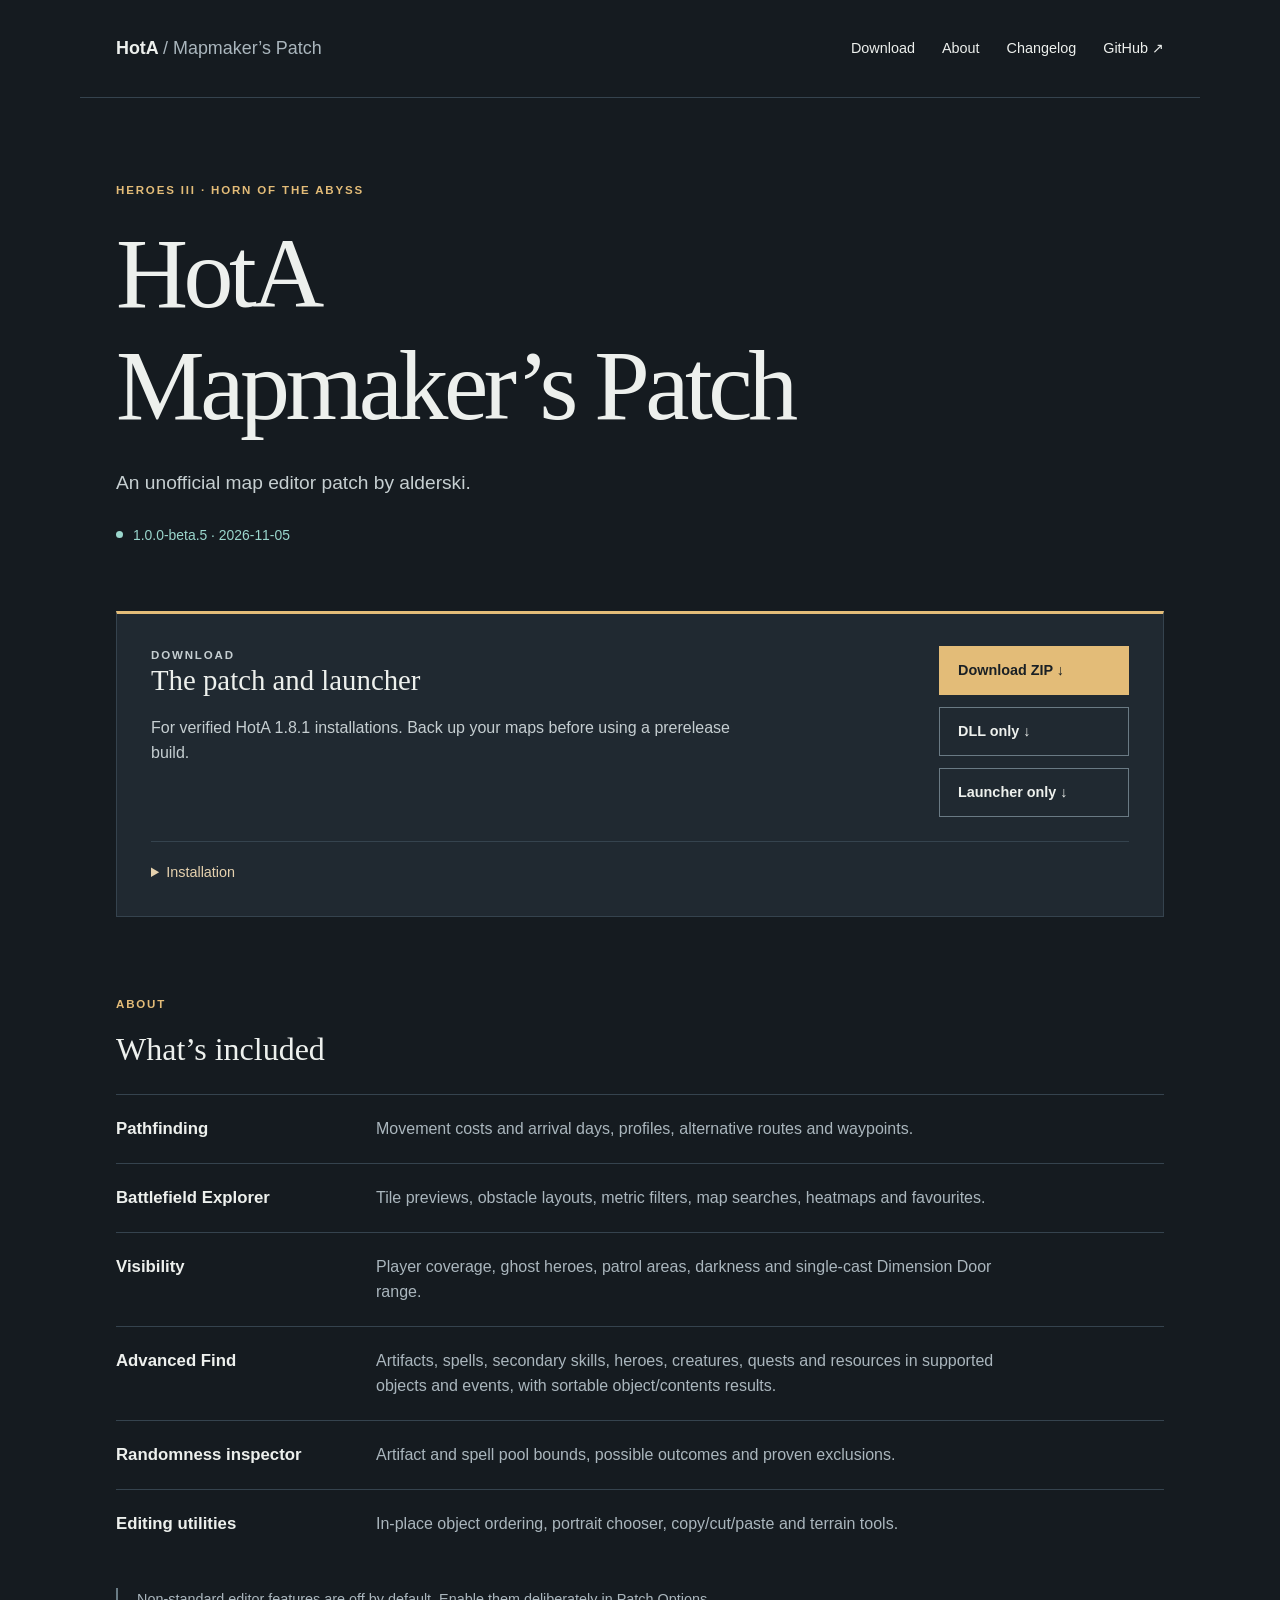
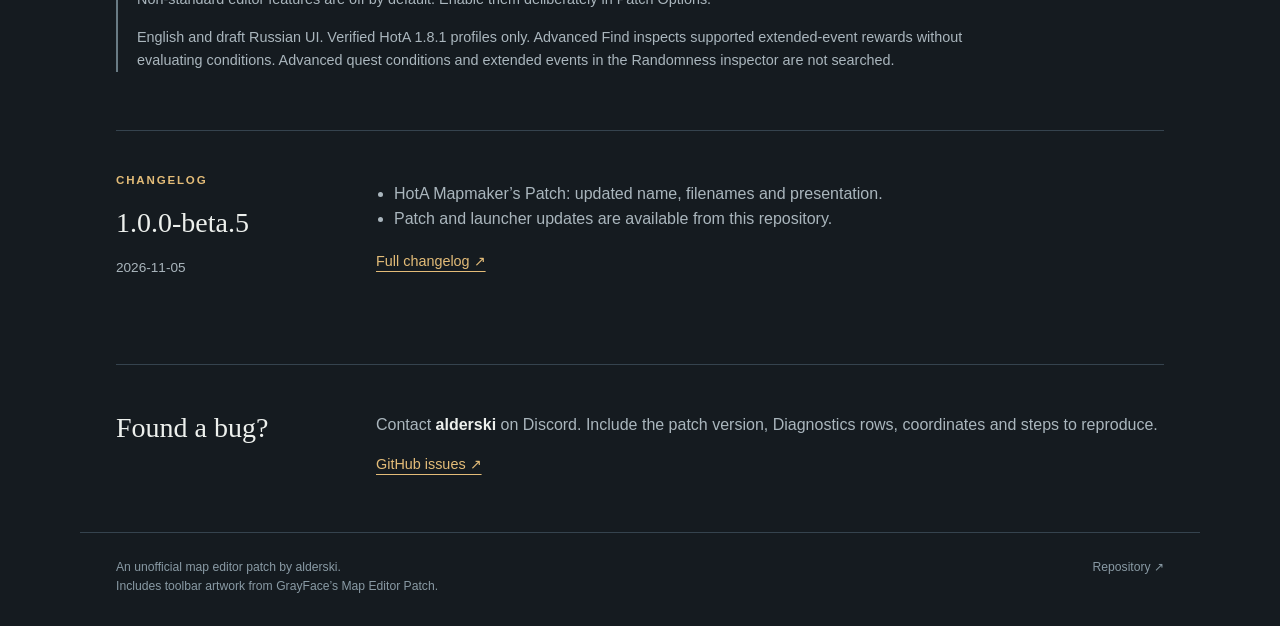
==== docs/index.html @ ed5b32f6 "Release HotA Mapmaker's Patch 1.0.0-beta.5" ====
<!doctype html>
<html lang="en">
<head>
  <meta charset="utf-8">
  <meta name="viewport" content="width=device-width, initial-scale=1">
  <meta name="description" content="Pathfinding, battlefield previews, visibility and editing utilities for the HotA map editor. Downloads, installation and changelog.">
  <meta name="color-scheme" content="dark">
  <title>HotA Mapmaker’s Patch</title>
  <link rel="stylesheet" href="style.css">
</head>
<body>
  <header class="site-header wrap">
    <a class="brand" href="#">HotA <span>/ Mapmaker’s Patch</span></a>
    <nav aria-label="Main navigation">
      <a href="#download">Download</a><a href="#about">About</a><a href="#changelog">Changelog</a>
      <a href="https://github.com/alderski-h3/hota-mapmakers-patch">GitHub ↗</a>
    </nav>
  </header>
  <main class="wrap">
    <section class="intro" aria-labelledby="title">
      <p class="eyebrow">Heroes III · Horn of the Abyss</p>
      <h1 id="title">HotA<br>Mapmaker’s Patch</h1>
      <p class="lede">An unofficial map editor patch by alderski.</p>
      <div class="release-line"><span class="status-dot" aria-hidden="true"></span><span id="release-status">1.0.0-beta.5 · 2026-11-05</span></div>
    </section>
    <section id="download" class="download" aria-labelledby="download-title">
      <div><p class="eyebrow">Download</p><h2 id="download-title">The patch and launcher</h2>
        <p id="download-note">For verified HotA 1.8.1 installations. The ZIP includes the DLL and optional launcher. Back up your maps before using a prerelease build.</p>
      </div>
      <div class="download-actions" id="download-actions">
        <a class="button primary" href="https://github.com/alderski-h3/hota-mapmakers-patch/releases/download/v1.0.0-beta.5/hota-mapmakers-patch-1.0.0-beta.5.zip">Download ZIP <span aria-hidden="true">↓</span></a>
        <a class="button" href="https://github.com/alderski-h3/hota-mapmakers-patch/releases/download/v1.0.0-beta.5/hota_mapmakers_patch.dll">DLL only <span aria-hidden="true">↓</span></a>
        <a class="button" href="https://github.com/alderski-h3/hota-mapmakers-patch/releases/download/v1.0.0-beta.5/hota_mapmakers_patch_launcher.exe">Launcher only <span aria-hidden="true">↓</span></a>
      </div>
      <details class="installation"><summary>Installation</summary><ol>
        <li>Back up your maps and close the editor.</li>
        <li>Place <code>hota_mapmakers_patch.dll</code> and the optional <code>hota_mapmakers_patch_launcher.exe</code> beside <code>h3hota_maped.exe</code>.</li>
        <li>Open the launcher and choose <strong>Launch patched editor</strong>, or start the editor with <code>/p:hota_mapmakers_patch.dll</code>.</li>
      </ol><p>The launcher checks for signed updates on opening. Choose <strong>Install update</strong>; if the editor is still running, close it normally and click <strong>Retry</strong>. Updates include the DLL and launcher. Rollback restores only the previous DLL; game and HotA updates are not included.</p><p>The Language dropdown shares the saved patch-language preference with Patch Options. Select it before launching the editor; native HotA text is unchanged.</p></details>
    </section>
    <section id="about" class="about" aria-labelledby="about-title">
      <div class="section-heading"><p class="eyebrow">About</p><h2 id="about-title">What’s included</h2></div>
      <dl class="feature-list">
        <div><dt>Pathfinding</dt><dd>Movement costs and arrival days, profiles, alternative routes and waypoints.</dd></div>
        <div><dt>Battlefield Explorer</dt><dd>Tile previews, obstacle layouts, metric filters, map searches, heatmaps and favourites.</dd></div>
        <div><dt>Visibility</dt><dd>Player coverage, ghost heroes, patrol areas, darkness and single-cast Dimension Door range.</dd></div>
        <div><dt>Advanced Find</dt><dd>Artifacts, spells, secondary skills, heroes, creatures, quests and resources in supported objects and events, with sortable object/contents results.</dd></div>
        <div><dt>Randomness inspector</dt><dd>Artifact and spell pool bounds, possible outcomes and proven exclusions.</dd></div>
        <div><dt>Editing utilities</dt><dd>In-place object ordering, portrait chooser, copy/cut/paste and terrain tools.</dd></div>
      </dl>
      <aside class="scope"><p>Non-standard editor features are off by default. Enable them deliberately in Patch Options.</p><p>English and draft Russian UI. Verified HotA 1.8.1 profiles only. Advanced Find inspects supported extended-event rewards without evaluating conditions. Advanced quest conditions and extended events in the Randomness inspector are not searched.</p></aside>
    </section>
    <section id="changelog" class="changelog" aria-labelledby="changelog-title">
      <div class="section-heading"><p class="eyebrow">Changelog</p><h2 id="changelog-title">1.0.0-beta.5</h2><p class="muted">2026-11-05</p></div>
      <div><ul>
        <li>HotA Mapmaker’s Patch: updated name, filenames and presentation.</li>
        <li>Patch and launcher updates are available from this repository.</li>
      </ul><a class="text-link" href="https://github.com/alderski-h3/hota-mapmakers-patch/blob/main/CHANGELOG.md">Full changelog ↗</a></div>
    </section>
    <section class="contact"><h2>Found a bug?</h2><p>Contact <strong>alderski</strong> on Discord. Include the patch version, Diagnostics rows, coordinates and steps to reproduce.</p><a class="text-link" href="https://github.com/alderski-h3/hota-mapmakers-patch/issues">GitHub issues ↗</a></section>
  </main>
  <footer class="wrap"><span>An unofficial map editor patch by alderski.<br>Includes toolbar artwork from <a href="https://grayface.github.io/wog/">GrayFace’s Map Editor Patch</a>.</span><a href="https://github.com/alderski-h3/hota-mapmakers-patch">Repository ↗</a></footer>
  <script src="release.js" defer></script>
</body>
</html>
---- docs/style.css ----
:root{color-scheme:dark;--bg:#151b20;--surface:#202931;--line:#35434e;--text:#edf0ed;--muted:#aab6bd;--gold:#e3bc78;--teal:#9bd7cd;font-family:Inter,Segoe UI,Arial,sans-serif;font-size:16px}
*{box-sizing:border-box}html{scroll-behavior:smooth;scroll-padding-top:25px}body{margin:0;background:var(--bg);color:var(--text);line-height:1.6}.wrap{max-width:1120px;padding:0 36px;margin:0 auto}a{color:inherit;text-underline-offset:5px}a:hover{color:var(--gold)}a:focus-visible,summary:focus-visible{outline:2px solid var(--gold);outline-offset:7px}p{margin:0 0 1em}h1,h2,dt{line-height:1.12}h1{font-family:Georgia,serif;font-size:clamp(3.8rem,7.8vw,6.4rem);letter-spacing:-.045em;font-weight:400;margin:19px 0 26px}h2{font-family:Georgia,serif;font-weight:400;font-size:2rem;margin:0 0 18px}.site-header{display:flex;justify-content:space-between;align-items:center;gap:24px;min-height:98px;border-bottom:1px solid var(--line)}.brand{font-weight:700;text-decoration:none;font-size:1.12rem}.brand span{font-weight:400;color:var(--muted)}nav{display:flex;gap:27px;font-size:.9rem}nav a{text-decoration:none}.intro{padding:83px 0 65px;max-width:850px}.eyebrow{text-transform:uppercase;letter-spacing:.16em;color:var(--gold);font-weight:700;font-size:.72rem;margin-bottom:18px}.lede{font-size:1.2rem;color:#c6cfd1;max-width:580px}.release-line{display:flex;align-items:center;gap:10px;color:var(--teal);font-size:.87rem;margin-top:25px}.status-dot{width:7px;height:7px;background:var(--teal);border-radius:50%}.download{display:grid;grid-template-columns:1fr auto;gap:24px 46px;background:var(--surface);border:1px solid var(--line);border-top:3px solid var(--gold);padding:32px 34px}.download h2{font-size:1.8rem}.download p{max-width:620px;color:#c5ced1;margin-bottom:0}.download-actions{align-self:center;display:flex;flex-direction:column;gap:12px;min-width:190px}.button{display:flex;align-items:center;justify-content:space-between;gap:25px;border:1px solid #6a7a84;padding:12px 18px;text-decoration:none;white-space:nowrap;font-weight:600;font-size:.9rem}.primary{background:var(--gold);color:#1a2025;border-color:var(--gold)}.primary:hover{background:#f0ce94;color:#151b20}.installation{grid-column:1/-1;border-top:1px solid var(--line);padding-top:19px;font-size:.9rem}.installation summary{cursor:pointer;color:#e5d1ae}.installation ol{padding-left:21px}.installation code{background:#151b20;padding:2px 5px;color:#e3d2ae;font-size:.85em;overflow-wrap:anywhere}.about{padding:78px 0 58px}.section-heading{margin-bottom:27px}.feature-list{margin:0}.feature-list>div{display:grid;grid-template-columns:235px 1fr;gap:25px;border-top:1px solid var(--line);padding:21px 0}.feature-list dt{font-weight:600;font-size:1.05rem;padding-top:4px}.feature-list dd{margin:0;color:var(--muted);max-width:650px}.scope{border-left:2px solid #697b84;padding-left:19px;margin-top:31px;color:var(--muted);font-size:.9rem;max-width:850px}.scope p:last-child{margin-bottom:0}.changelog{display:grid;grid-template-columns:235px 1fr;gap:25px;padding:40px 0 45px;border-top:1px solid var(--line);border-bottom:1px solid var(--line)}.changelog h2{font-size:1.75rem}.muted{color:var(--muted);font-size:.85rem}.changelog ul{padding-left:18px;color:var(--muted);margin-top:10px}.text-link{color:var(--gold);font-size:.9rem}.contact{display:grid;grid-template-columns:235px 1fr;gap:0 25px;padding:47px 0 55px}.contact h2{grid-row:1/3;font-size:1.75rem}.contact p{color:var(--muted)}.contact strong{color:var(--text)}footer{border-top:1px solid var(--line);padding-top:25px!important;padding-bottom:30px!important;color:#899aa4;display:flex;justify-content:space-between;gap:20px;font-size:.76rem}footer a{text-decoration:none}@media(max-width:720px){.wrap{padding:0 22px}.site-header{align-items:flex-start;flex-direction:column;gap:14px;padding-top:23px;padding-bottom:20px;min-height:auto}nav{flex-wrap:wrap;gap:20px}.intro{padding:54px 0 41px}h1{font-size:3.7rem}.download{grid-template-columns:1fr;padding:25px}.download-actions{width:100%;gap:10px}.feature-list>div{grid-template-columns:1fr;gap:9px}.feature-list dt{padding:0}.about{padding-top:53px}.changelog,.contact{grid-template-columns:1fr;gap:7px}.contact h2{grid-row:auto}.contact p{max-width:580px}footer{flex-direction:column;gap:8px}.installation{min-width:0}}@media(prefers-reduced-motion:reduce){html{scroll-behavior:auto}}
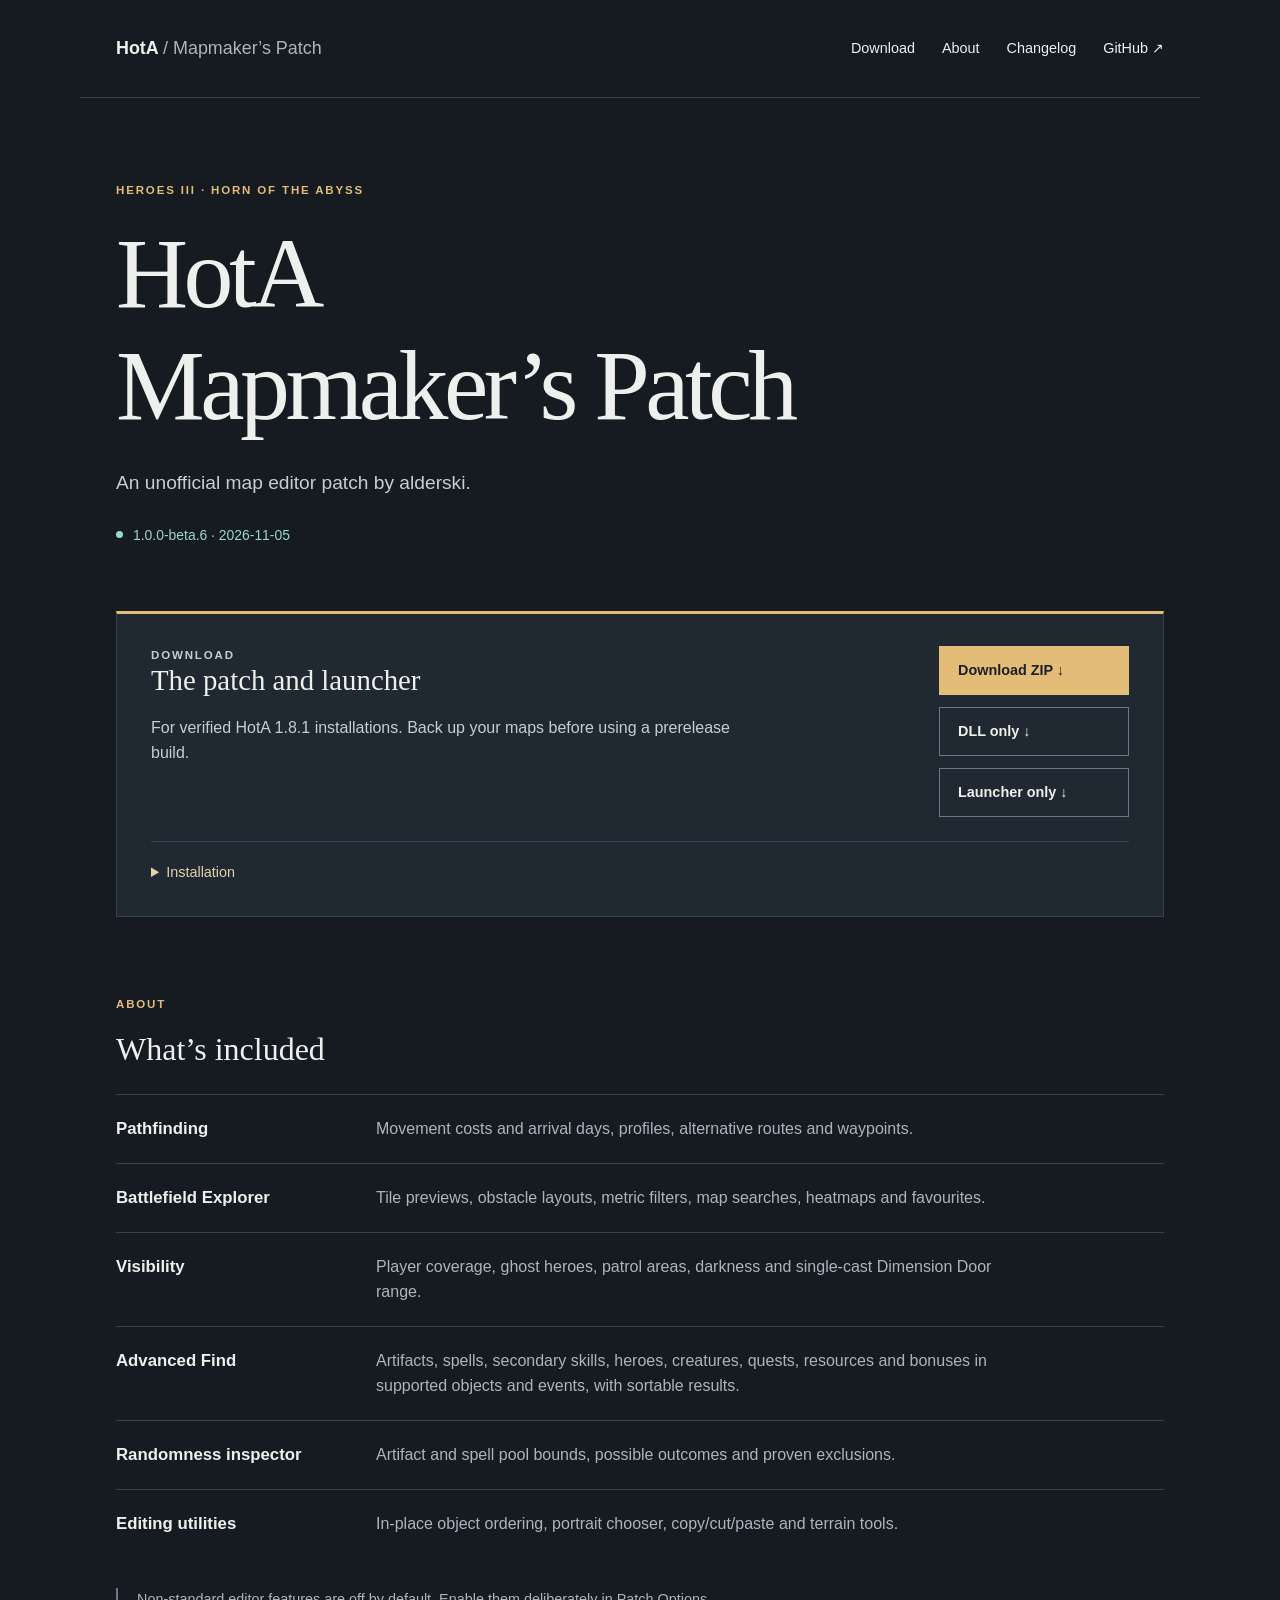
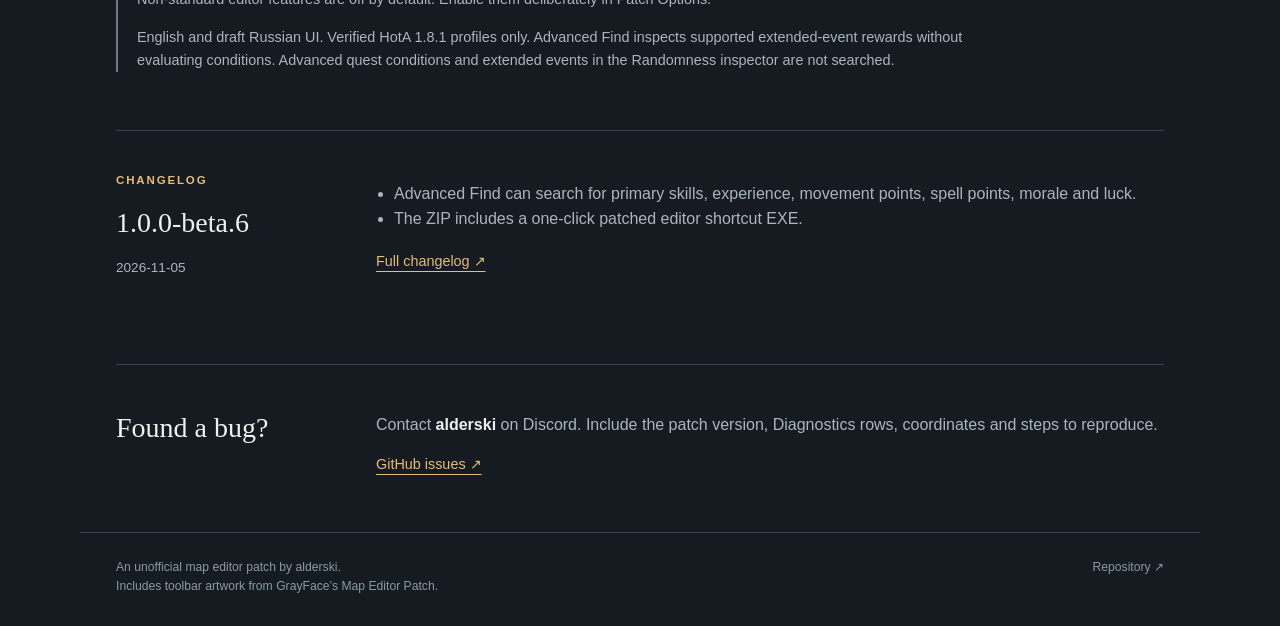
==== commit 820ae96f: "Release HotA Mapmaker's Patch 1.0.0-beta.6" ====
--- a/docs/index.html
+++ b/docs/index.html
@@ -21,16 +21,16 @@
       <p class="eyebrow">Heroes III · Horn of the Abyss</p>
       <h1 id="title">HotA<br>Mapmaker’s Patch</h1>
       <p class="lede">An unofficial map editor patch by alderski.</p>
-      <div class="release-line"><span class="status-dot" aria-hidden="true"></span><span id="release-status">1.0.0-beta.5 · 2026-11-05</span></div>
+      <div class="release-line"><span class="status-dot" aria-hidden="true"></span><span id="release-status">1.0.0-beta.6 · 2026-11-05</span></div>
     </section>
     <section id="download" class="download" aria-labelledby="download-title">
       <div><p class="eyebrow">Download</p><h2 id="download-title">The patch and launcher</h2>
         <p id="download-note">For verified HotA 1.8.1 installations. The ZIP includes the DLL and optional launcher. Back up your maps before using a prerelease build.</p>
       </div>
       <div class="download-actions" id="download-actions">
-        <a class="button primary" href="https://github.com/alderski-h3/hota-mapmakers-patch/releases/download/v1.0.0-beta.5/hota-mapmakers-patch-1.0.0-beta.5.zip">Download ZIP <span aria-hidden="true">↓</span></a>
-        <a class="button" href="https://github.com/alderski-h3/hota-mapmakers-patch/releases/download/v1.0.0-beta.5/hota_mapmakers_patch.dll">DLL only <span aria-hidden="true">↓</span></a>
-        <a class="button" href="https://github.com/alderski-h3/hota-mapmakers-patch/releases/download/v1.0.0-beta.5/hota_mapmakers_patch_launcher.exe">Launcher only <span aria-hidden="true">↓</span></a>
+        <a class="button primary" href="https://github.com/alderski-h3/hota-mapmakers-patch/releases/download/v1.0.0-beta.6/hota-mapmakers-patch-1.0.0-beta.6.zip">Download ZIP <span aria-hidden="true">↓</span></a>
+        <a class="button" href="https://github.com/alderski-h3/hota-mapmakers-patch/releases/download/v1.0.0-beta.6/hota_mapmakers_patch.dll">DLL only <span aria-hidden="true">↓</span></a>
+        <a class="button" href="https://github.com/alderski-h3/hota-mapmakers-patch/releases/download/v1.0.0-beta.6/hota_mapmakers_patch_launcher.exe">Launcher only <span aria-hidden="true">↓</span></a>
       </div>
       <details class="installation"><summary>Installation</summary><ol>
         <li>Back up your maps and close the editor.</li>
@@ -44,17 +44,17 @@
         <div><dt>Pathfinding</dt><dd>Movement costs and arrival days, profiles, alternative routes and waypoints.</dd></div>
         <div><dt>Battlefield Explorer</dt><dd>Tile previews, obstacle layouts, metric filters, map searches, heatmaps and favourites.</dd></div>
         <div><dt>Visibility</dt><dd>Player coverage, ghost heroes, patrol areas, darkness and single-cast Dimension Door range.</dd></div>
-        <div><dt>Advanced Find</dt><dd>Artifacts, spells, secondary skills, heroes, creatures, quests and resources in supported objects and events, with sortable object/contents results.</dd></div>
+        <div><dt>Advanced Find</dt><dd>Artifacts, spells, secondary skills, heroes, creatures, quests, resources and bonuses in supported objects and events, with sortable results.</dd></div>
         <div><dt>Randomness inspector</dt><dd>Artifact and spell pool bounds, possible outcomes and proven exclusions.</dd></div>
         <div><dt>Editing utilities</dt><dd>In-place object ordering, portrait chooser, copy/cut/paste and terrain tools.</dd></div>
       </dl>
       <aside class="scope"><p>Non-standard editor features are off by default. Enable them deliberately in Patch Options.</p><p>English and draft Russian UI. Verified HotA 1.8.1 profiles only. Advanced Find inspects supported extended-event rewards without evaluating conditions. Advanced quest conditions and extended events in the Randomness inspector are not searched.</p></aside>
     </section>
     <section id="changelog" class="changelog" aria-labelledby="changelog-title">
-      <div class="section-heading"><p class="eyebrow">Changelog</p><h2 id="changelog-title">1.0.0-beta.5</h2><p class="muted">2026-11-05</p></div>
+      <div class="section-heading"><p class="eyebrow">Changelog</p><h2 id="changelog-title">1.0.0-beta.6</h2><p class="muted">2026-11-05</p></div>
       <div><ul>
-        <li>HotA Mapmaker’s Patch: updated name, filenames and presentation.</li>
-        <li>Patch and launcher updates are available from this repository.</li>
+        <li>Advanced Find can search for primary skills, experience, movement points, spell points, morale and luck.</li>
+        <li>The ZIP includes a one-click patched editor shortcut EXE.</li>
       </ul><a class="text-link" href="https://github.com/alderski-h3/hota-mapmakers-patch/blob/main/CHANGELOG.md">Full changelog ↗</a></div>
     </section>
     <section class="contact"><h2>Found a bug?</h2><p>Contact <strong>alderski</strong> on Discord. Include the patch version, Diagnostics rows, coordinates and steps to reproduce.</p><a class="text-link" href="https://github.com/alderski-h3/hota-mapmakers-patch/issues">GitHub issues ↗</a></section>
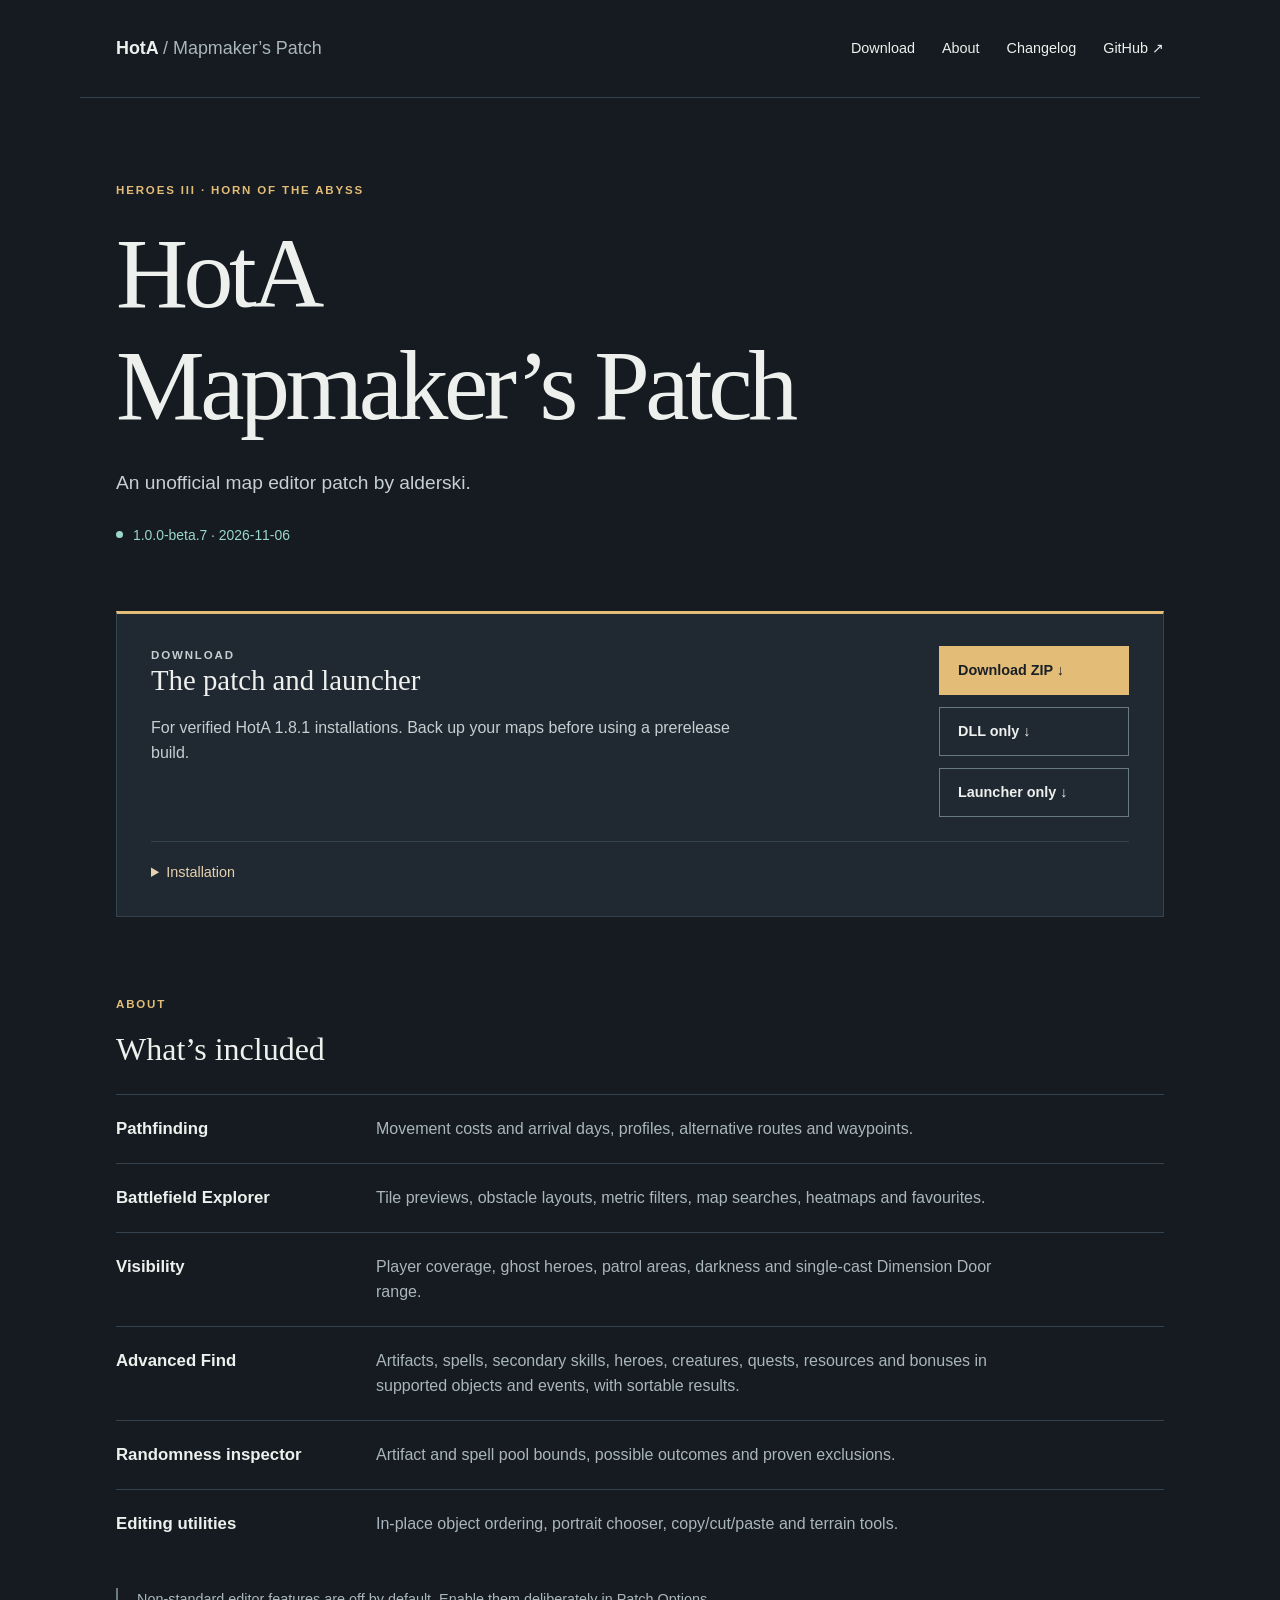
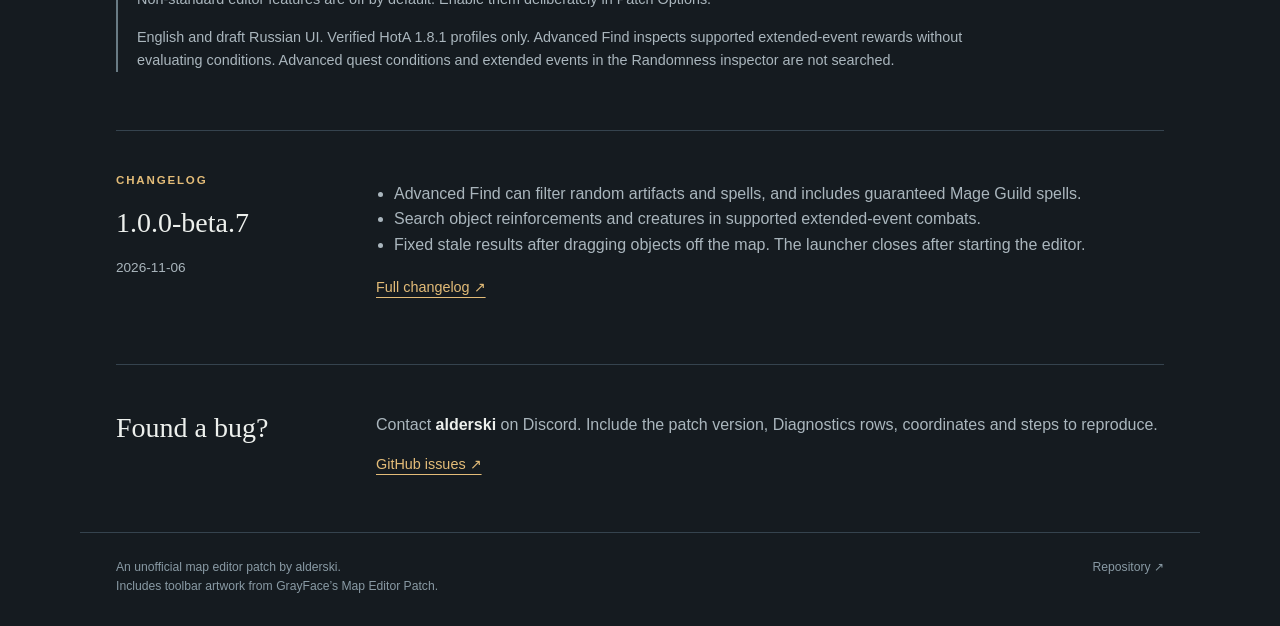
==== commit db6bdac8: "Release HotA Mapmaker's Patch 1.0.0-beta.7" ====
--- a/docs/index.html
+++ b/docs/index.html
@@ -21,16 +21,16 @@
       <p class="eyebrow">Heroes III · Horn of the Abyss</p>
       <h1 id="title">HotA<br>Mapmaker’s Patch</h1>
       <p class="lede">An unofficial map editor patch by alderski.</p>
-      <div class="release-line"><span class="status-dot" aria-hidden="true"></span><span id="release-status">1.0.0-beta.6 · 2026-11-05</span></div>
+      <div class="release-line"><span class="status-dot" aria-hidden="true"></span><span id="release-status">1.0.0-beta.7 · 2026-11-06</span></div>
     </section>
     <section id="download" class="download" aria-labelledby="download-title">
       <div><p class="eyebrow">Download</p><h2 id="download-title">The patch and launcher</h2>
         <p id="download-note">For verified HotA 1.8.1 installations. The ZIP includes the DLL and optional launcher. Back up your maps before using a prerelease build.</p>
       </div>
       <div class="download-actions" id="download-actions">
-        <a class="button primary" href="https://github.com/alderski-h3/hota-mapmakers-patch/releases/download/v1.0.0-beta.6/hota-mapmakers-patch-1.0.0-beta.6.zip">Download ZIP <span aria-hidden="true">↓</span></a>
-        <a class="button" href="https://github.com/alderski-h3/hota-mapmakers-patch/releases/download/v1.0.0-beta.6/hota_mapmakers_patch.dll">DLL only <span aria-hidden="true">↓</span></a>
-        <a class="button" href="https://github.com/alderski-h3/hota-mapmakers-patch/releases/download/v1.0.0-beta.6/hota_mapmakers_patch_launcher.exe">Launcher only <span aria-hidden="true">↓</span></a>
+        <a class="button primary" href="https://github.com/alderski-h3/hota-mapmakers-patch/releases/download/v1.0.0-beta.7/hota-mapmakers-patch-1.0.0-beta.7.zip">Download ZIP <span aria-hidden="true">↓</span></a>
+        <a class="button" href="https://github.com/alderski-h3/hota-mapmakers-patch/releases/download/v1.0.0-beta.7/hota_mapmakers_patch.dll">DLL only <span aria-hidden="true">↓</span></a>
+        <a class="button" href="https://github.com/alderski-h3/hota-mapmakers-patch/releases/download/v1.0.0-beta.7/hota_mapmakers_patch_launcher.exe">Launcher only <span aria-hidden="true">↓</span></a>
       </div>
       <details class="installation"><summary>Installation</summary><ol>
         <li>Back up your maps and close the editor.</li>
@@ -51,10 +51,11 @@
       <aside class="scope"><p>Non-standard editor features are off by default. Enable them deliberately in Patch Options.</p><p>English and draft Russian UI. Verified HotA 1.8.1 profiles only. Advanced Find inspects supported extended-event rewards without evaluating conditions. Advanced quest conditions and extended events in the Randomness inspector are not searched.</p></aside>
     </section>
     <section id="changelog" class="changelog" aria-labelledby="changelog-title">
-      <div class="section-heading"><p class="eyebrow">Changelog</p><h2 id="changelog-title">1.0.0-beta.6</h2><p class="muted">2026-11-05</p></div>
+      <div class="section-heading"><p class="eyebrow">Changelog</p><h2 id="changelog-title">1.0.0-beta.7</h2><p class="muted">2026-11-06</p></div>
       <div><ul>
-        <li>Advanced Find can search for primary skills, experience, movement points, spell points, morale and luck.</li>
-        <li>The ZIP includes a one-click patched editor shortcut EXE.</li>
+        <li>Advanced Find can filter random artifacts and spells, and includes guaranteed Mage Guild spells.</li>
+        <li>Search object reinforcements and creatures in supported extended-event combats.</li>
+        <li>Fixed stale results after dragging objects off the map. The launcher closes after starting the editor.</li>
       </ul><a class="text-link" href="https://github.com/alderski-h3/hota-mapmakers-patch/blob/main/CHANGELOG.md">Full changelog ↗</a></div>
     </section>
     <section class="contact"><h2>Found a bug?</h2><p>Contact <strong>alderski</strong> on Discord. Include the patch version, Diagnostics rows, coordinates and steps to reproduce.</p><a class="text-link" href="https://github.com/alderski-h3/hota-mapmakers-patch/issues">GitHub issues ↗</a></section>
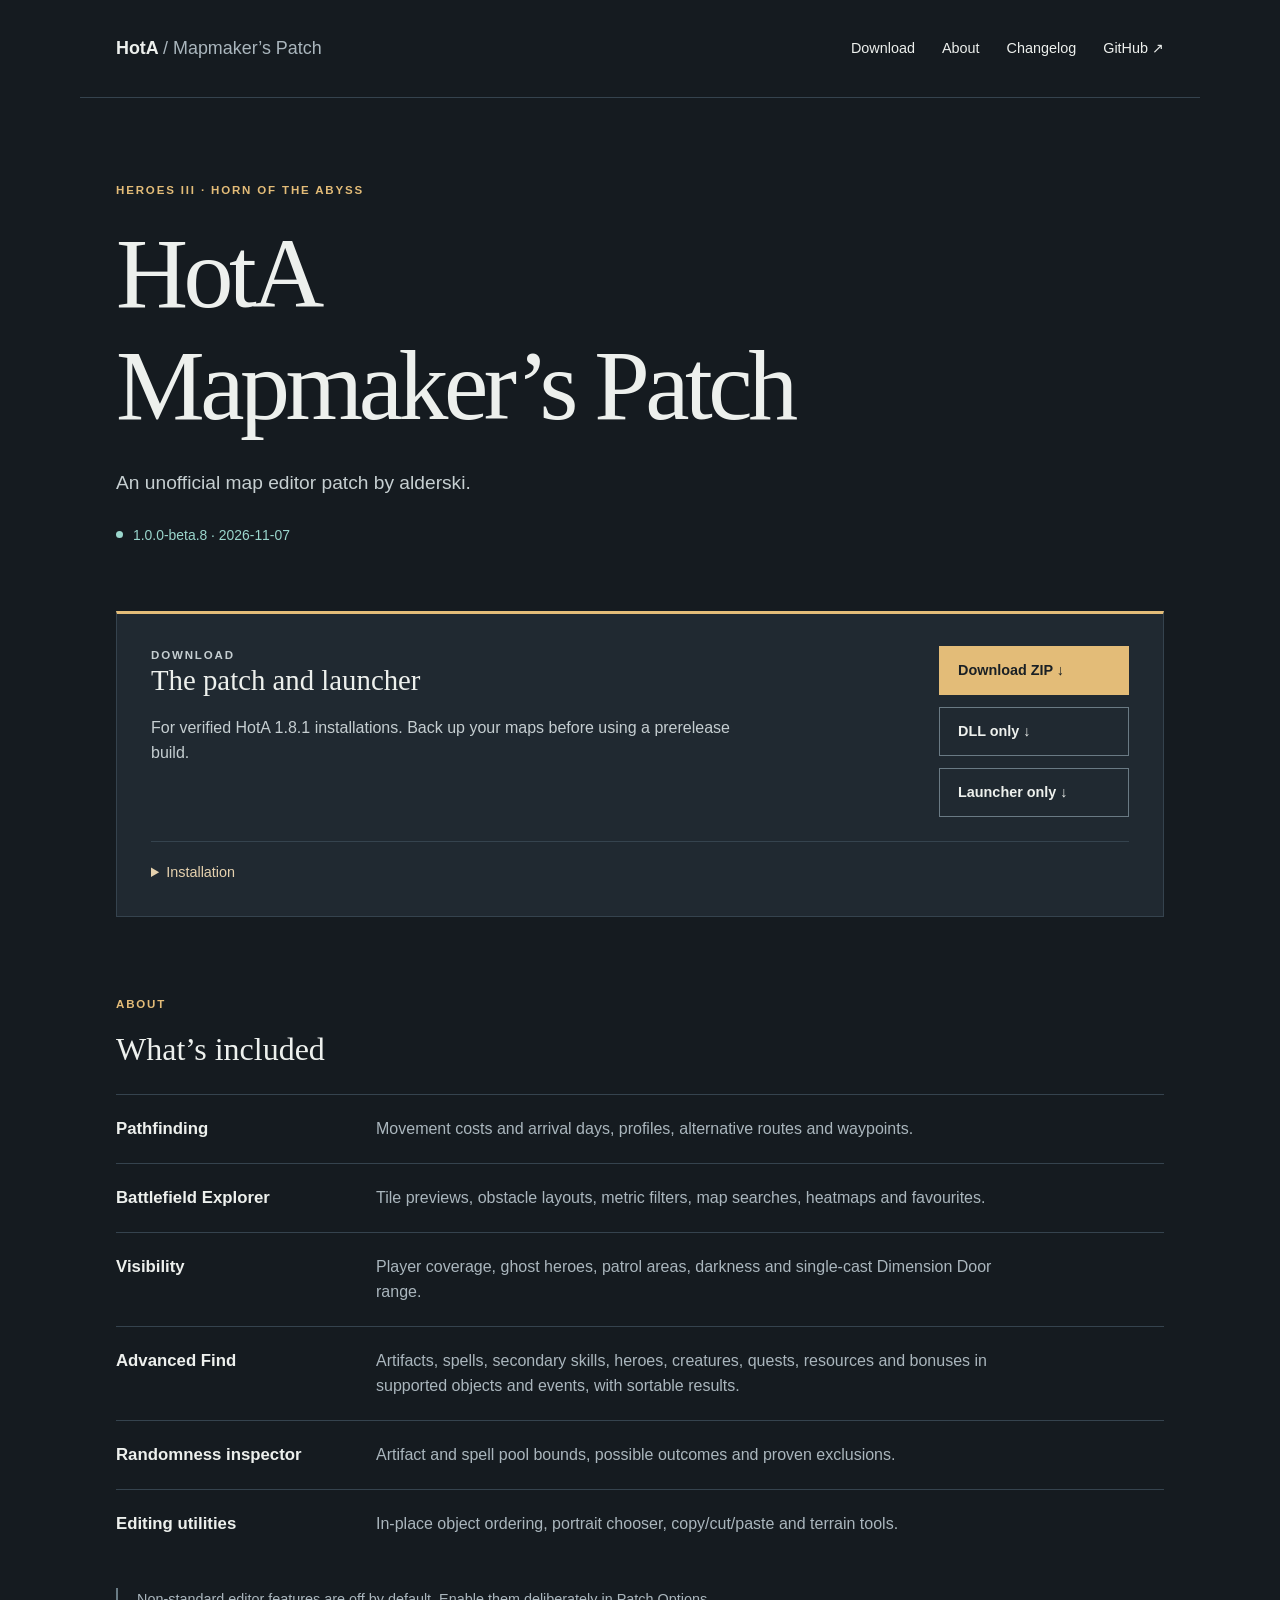
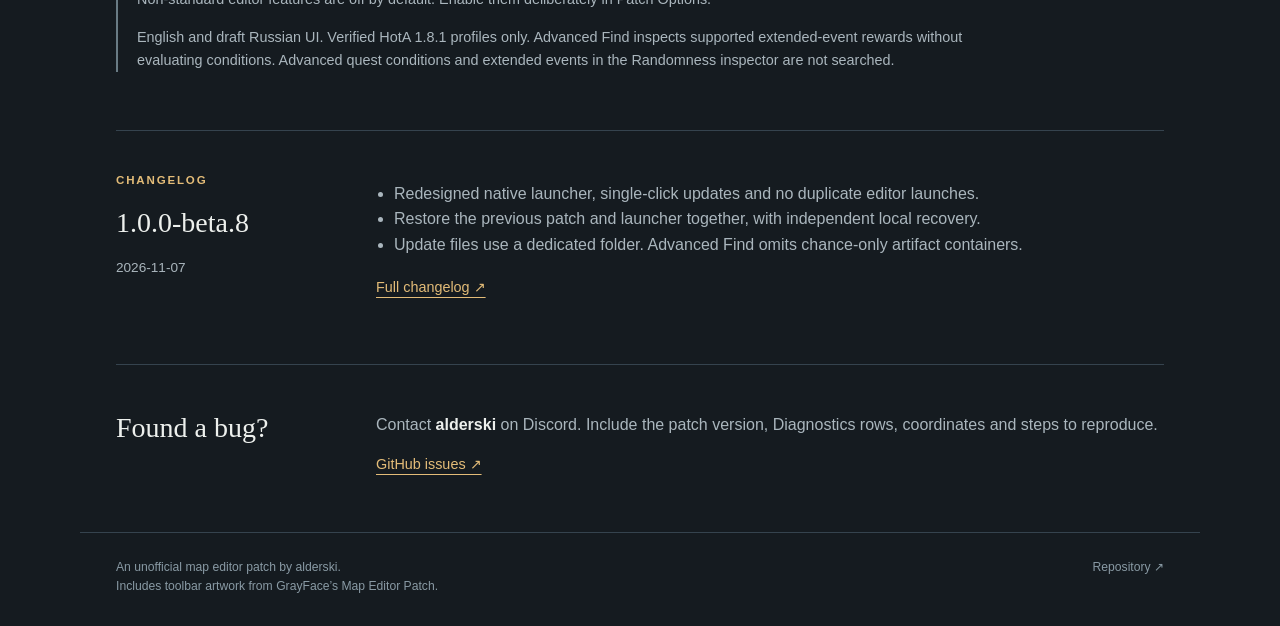
==== commit 3c40bf2b: "Release 1.0.0-beta.8" ====
--- a/docs/index.html
+++ b/docs/index.html
@@ -21,22 +21,22 @@
       <p class="eyebrow">Heroes III · Horn of the Abyss</p>
       <h1 id="title">HotA<br>Mapmaker’s Patch</h1>
       <p class="lede">An unofficial map editor patch by alderski.</p>
-      <div class="release-line"><span class="status-dot" aria-hidden="true"></span><span id="release-status">1.0.0-beta.7 · 2026-11-06</span></div>
+      <div class="release-line"><span class="status-dot" aria-hidden="true"></span><span id="release-status">1.0.0-beta.8 · 2026-11-07</span></div>
     </section>
     <section id="download" class="download" aria-labelledby="download-title">
       <div><p class="eyebrow">Download</p><h2 id="download-title">The patch and launcher</h2>
         <p id="download-note">For verified HotA 1.8.1 installations. The ZIP includes the DLL and optional launcher. Back up your maps before using a prerelease build.</p>
       </div>
       <div class="download-actions" id="download-actions">
-        <a class="button primary" href="https://github.com/alderski-h3/hota-mapmakers-patch/releases/download/v1.0.0-beta.7/hota-mapmakers-patch-1.0.0-beta.7.zip">Download ZIP <span aria-hidden="true">↓</span></a>
-        <a class="button" href="https://github.com/alderski-h3/hota-mapmakers-patch/releases/download/v1.0.0-beta.7/hota_mapmakers_patch.dll">DLL only <span aria-hidden="true">↓</span></a>
-        <a class="button" href="https://github.com/alderski-h3/hota-mapmakers-patch/releases/download/v1.0.0-beta.7/hota_mapmakers_patch_launcher.exe">Launcher only <span aria-hidden="true">↓</span></a>
+        <a class="button primary" href="https://github.com/alderski-h3/hota-mapmakers-patch/releases/download/v1.0.0-beta.8/hota-mapmakers-patch-1.0.0-beta.8.zip">Download ZIP <span aria-hidden="true">↓</span></a>
+        <a class="button" href="https://github.com/alderski-h3/hota-mapmakers-patch/releases/download/v1.0.0-beta.8/hota_mapmakers_patch.dll">DLL only <span aria-hidden="true">↓</span></a>
+        <a class="button" href="https://github.com/alderski-h3/hota-mapmakers-patch/releases/download/v1.0.0-beta.8/hota_mapmakers_patch_launcher.exe">Launcher only <span aria-hidden="true">↓</span></a>
       </div>
       <details class="installation"><summary>Installation</summary><ol>
         <li>Back up your maps and close the editor.</li>
         <li>Place <code>hota_mapmakers_patch.dll</code> and the optional <code>hota_mapmakers_patch_launcher.exe</code> beside <code>h3hota_maped.exe</code>.</li>
         <li>Open the launcher and choose <strong>Launch patched editor</strong>, or start the editor with <code>/p:hota_mapmakers_patch.dll</code>.</li>
-      </ol><p>The launcher checks for signed updates on opening. Choose <strong>Install update</strong>; if the editor is still running, close it normally and click <strong>Retry</strong>. Updates include the DLL and launcher. Rollback restores only the previous DLL; game and HotA updates are not included.</p><p>The Language dropdown shares the saved patch-language preference with Patch Options. Select it before launching the editor; native HotA text is unchanged.</p></details>
+      </ol><p>The launcher checks for signed updates on opening. Choose <strong>Install update</strong>; if the editor is still running, close it normally and click <strong>Retry</strong>. Updates include the DLL and launcher. <strong>Recovery → Restore previous version</strong> restores the verified previous pair; game and HotA updates are not included.</p><p>Update files and backups are kept in <code>HotA Mapmakers Patch</code>. If the launcher cannot start, close the editor normally and run <code>HotA Mapmakers Patch\recovery.exe</code>, or <code>hota_mapmakers_editor.exe --recover</code> from the ZIP.</p><p>The Language dropdown shares the saved patch-language preference with Patch Options. Select it before launching the editor; native HotA text is unchanged.</p></details>
     </section>
     <section id="about" class="about" aria-labelledby="about-title">
       <div class="section-heading"><p class="eyebrow">About</p><h2 id="about-title">What’s included</h2></div>
@@ -51,11 +51,11 @@
       <aside class="scope"><p>Non-standard editor features are off by default. Enable them deliberately in Patch Options.</p><p>English and draft Russian UI. Verified HotA 1.8.1 profiles only. Advanced Find inspects supported extended-event rewards without evaluating conditions. Advanced quest conditions and extended events in the Randomness inspector are not searched.</p></aside>
     </section>
     <section id="changelog" class="changelog" aria-labelledby="changelog-title">
-      <div class="section-heading"><p class="eyebrow">Changelog</p><h2 id="changelog-title">1.0.0-beta.7</h2><p class="muted">2026-11-06</p></div>
+      <div class="section-heading"><p class="eyebrow">Changelog</p><h2 id="changelog-title">1.0.0-beta.8</h2><p class="muted">2026-11-07</p></div>
       <div><ul>
-        <li>Advanced Find can filter random artifacts and spells, and includes guaranteed Mage Guild spells.</li>
-        <li>Search object reinforcements and creatures in supported extended-event combats.</li>
-        <li>Fixed stale results after dragging objects off the map. The launcher closes after starting the editor.</li>
+        <li>Redesigned native launcher, single-click updates and no duplicate editor launches.</li>
+        <li>Restore the previous patch and launcher together, with independent local recovery.</li>
+        <li>Update files use a dedicated folder. Advanced Find omits chance-only artifact containers.</li>
       </ul><a class="text-link" href="https://github.com/alderski-h3/hota-mapmakers-patch/blob/main/CHANGELOG.md">Full changelog ↗</a></div>
     </section>
     <section class="contact"><h2>Found a bug?</h2><p>Contact <strong>alderski</strong> on Discord. Include the patch version, Diagnostics rows, coordinates and steps to reproduce.</p><a class="text-link" href="https://github.com/alderski-h3/hota-mapmakers-patch/issues">GitHub issues ↗</a></section>
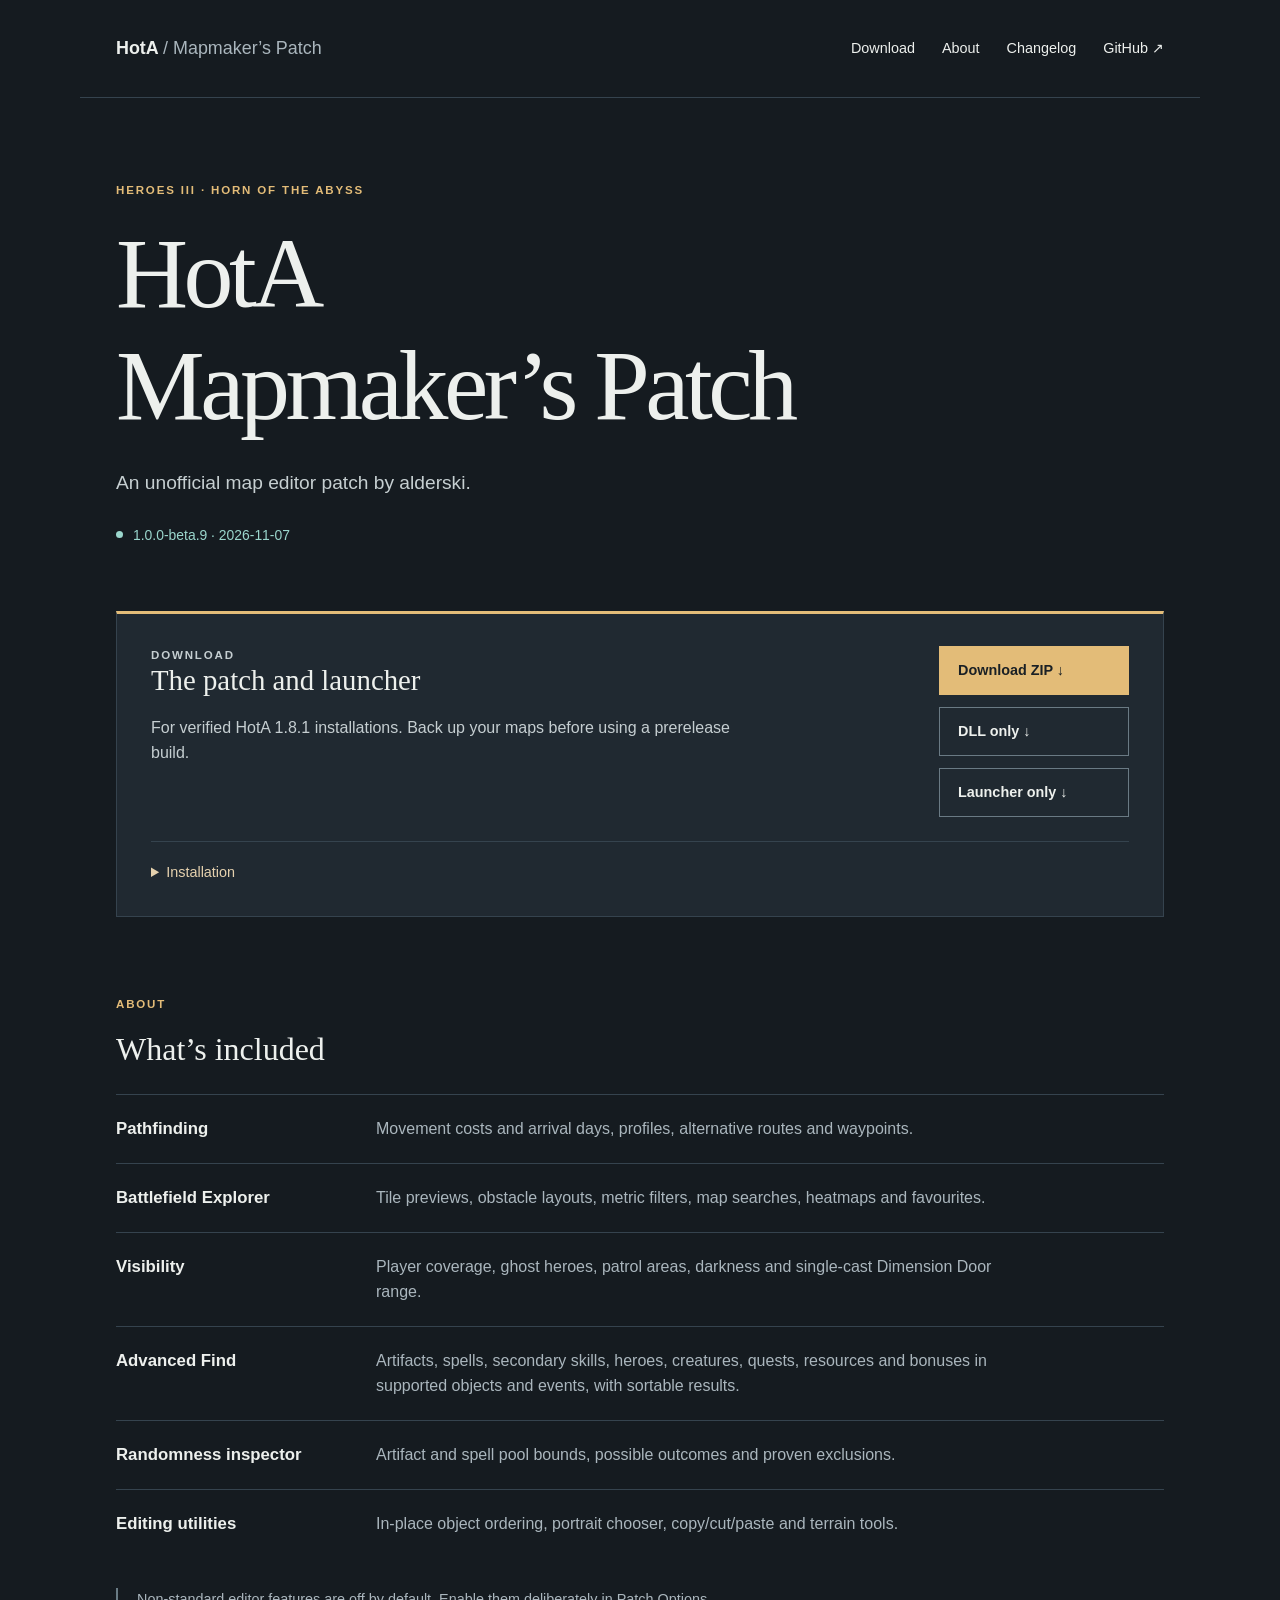
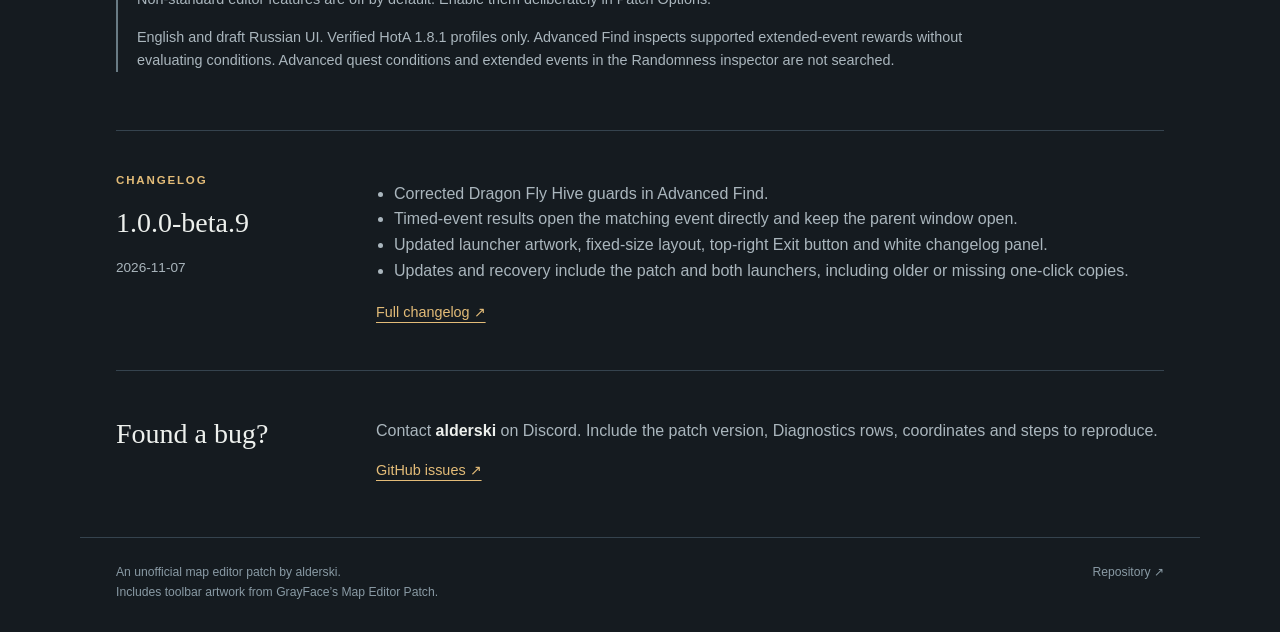
==== commit 74670d93: "Release 1.0.0-beta.9" ====
--- a/docs/index.html
+++ b/docs/index.html
@@ -21,22 +21,22 @@
       <p class="eyebrow">Heroes III · Horn of the Abyss</p>
       <h1 id="title">HotA<br>Mapmaker’s Patch</h1>
       <p class="lede">An unofficial map editor patch by alderski.</p>
-      <div class="release-line"><span class="status-dot" aria-hidden="true"></span><span id="release-status">1.0.0-beta.8 · 2026-11-07</span></div>
+      <div class="release-line"><span class="status-dot" aria-hidden="true"></span><span id="release-status">1.0.0-beta.9 · 2026-11-07</span></div>
     </section>
     <section id="download" class="download" aria-labelledby="download-title">
       <div><p class="eyebrow">Download</p><h2 id="download-title">The patch and launcher</h2>
-        <p id="download-note">For verified HotA 1.8.1 installations. The ZIP includes the DLL and optional launcher. Back up your maps before using a prerelease build.</p>
+        <p id="download-note">For verified HotA 1.8.1 installations. The ZIP includes the DLL and optional update and one-click editor launchers. Back up your maps before using a prerelease build.</p>
       </div>
       <div class="download-actions" id="download-actions">
-        <a class="button primary" href="https://github.com/alderski-h3/hota-mapmakers-patch/releases/download/v1.0.0-beta.8/hota-mapmakers-patch-1.0.0-beta.8.zip">Download ZIP <span aria-hidden="true">↓</span></a>
-        <a class="button" href="https://github.com/alderski-h3/hota-mapmakers-patch/releases/download/v1.0.0-beta.8/hota_mapmakers_patch.dll">DLL only <span aria-hidden="true">↓</span></a>
-        <a class="button" href="https://github.com/alderski-h3/hota-mapmakers-patch/releases/download/v1.0.0-beta.8/hota_mapmakers_patch_launcher.exe">Launcher only <span aria-hidden="true">↓</span></a>
+        <a class="button primary" href="https://github.com/alderski-h3/hota-mapmakers-patch/releases/download/v1.0.0-beta.9/hota-mapmakers-patch-1.0.0-beta.9.zip">Download ZIP <span aria-hidden="true">↓</span></a>
+        <a class="button" href="https://github.com/alderski-h3/hota-mapmakers-patch/releases/download/v1.0.0-beta.9/hota_mapmakers_patch.dll">DLL only <span aria-hidden="true">↓</span></a>
+        <a class="button" href="https://github.com/alderski-h3/hota-mapmakers-patch/releases/download/v1.0.0-beta.9/hota_mapmakers_patch_launcher.exe">Launcher only <span aria-hidden="true">↓</span></a>
       </div>
       <details class="installation"><summary>Installation</summary><ol>
         <li>Back up your maps and close the editor.</li>
         <li>Place <code>hota_mapmakers_patch.dll</code> and the optional <code>hota_mapmakers_patch_launcher.exe</code> beside <code>h3hota_maped.exe</code>.</li>
         <li>Open the launcher and choose <strong>Launch patched editor</strong>, or start the editor with <code>/p:hota_mapmakers_patch.dll</code>.</li>
-      </ol><p>The launcher checks for signed updates on opening. Choose <strong>Install update</strong>; if the editor is still running, close it normally and click <strong>Retry</strong>. Updates include the DLL and launcher. <strong>Recovery → Restore previous version</strong> restores the verified previous pair; game and HotA updates are not included.</p><p>Update files and backups are kept in <code>HotA Mapmakers Patch</code>. If the launcher cannot start, close the editor normally and run <code>HotA Mapmakers Patch\recovery.exe</code>, or <code>hota_mapmakers_editor.exe --recover</code> from the ZIP.</p><p>The Language dropdown shares the saved patch-language preference with Patch Options. Select it before launching the editor; native HotA text is unchanged.</p></details>
+      </ol><p>The launcher checks for signed updates on opening. Choose <strong>Install update</strong>; if the editor is still running, close it normally and click <strong>Retry</strong>. Updates include the DLL, update launcher and one-click editor launcher, including older or missing one-click copies. <strong>Recovery → Restore previous version</strong> restores their verified pre-update state together; game and HotA updates are not included.</p><p>Update files and backups are kept in <code>HotA Mapmakers Patch</code>. If the launcher cannot start, close the editor normally and run <code>HotA Mapmakers Patch\recovery.exe</code>, or <code>hota_mapmakers_editor.exe --recover</code> from the ZIP.</p><p>The Language dropdown shares the saved patch-language preference with Patch Options. Select it before launching the editor; native HotA text is unchanged.</p></details>
     </section>
     <section id="about" class="about" aria-labelledby="about-title">
       <div class="section-heading"><p class="eyebrow">About</p><h2 id="about-title">What’s included</h2></div>
@@ -51,11 +51,12 @@
       <aside class="scope"><p>Non-standard editor features are off by default. Enable them deliberately in Patch Options.</p><p>English and draft Russian UI. Verified HotA 1.8.1 profiles only. Advanced Find inspects supported extended-event rewards without evaluating conditions. Advanced quest conditions and extended events in the Randomness inspector are not searched.</p></aside>
     </section>
     <section id="changelog" class="changelog" aria-labelledby="changelog-title">
-      <div class="section-heading"><p class="eyebrow">Changelog</p><h2 id="changelog-title">1.0.0-beta.8</h2><p class="muted">2026-11-07</p></div>
+      <div class="section-heading"><p class="eyebrow">Changelog</p><h2 id="changelog-title">1.0.0-beta.9</h2><p class="muted">2026-11-07</p></div>
       <div><ul>
-        <li>Redesigned native launcher, single-click updates and no duplicate editor launches.</li>
-        <li>Restore the previous patch and launcher together, with independent local recovery.</li>
-        <li>Update files use a dedicated folder. Advanced Find omits chance-only artifact containers.</li>
+        <li>Corrected Dragon Fly Hive guards in Advanced Find.</li>
+        <li>Timed-event results open the matching event directly and keep the parent window open.</li>
+        <li>Updated launcher artwork, fixed-size layout, top-right Exit button and white changelog panel.</li>
+        <li>Updates and recovery include the patch and both launchers, including older or missing one-click copies.</li>
       </ul><a class="text-link" href="https://github.com/alderski-h3/hota-mapmakers-patch/blob/main/CHANGELOG.md">Full changelog ↗</a></div>
     </section>
     <section class="contact"><h2>Found a bug?</h2><p>Contact <strong>alderski</strong> on Discord. Include the patch version, Diagnostics rows, coordinates and steps to reproduce.</p><a class="text-link" href="https://github.com/alderski-h3/hota-mapmakers-patch/issues">GitHub issues ↗</a></section>
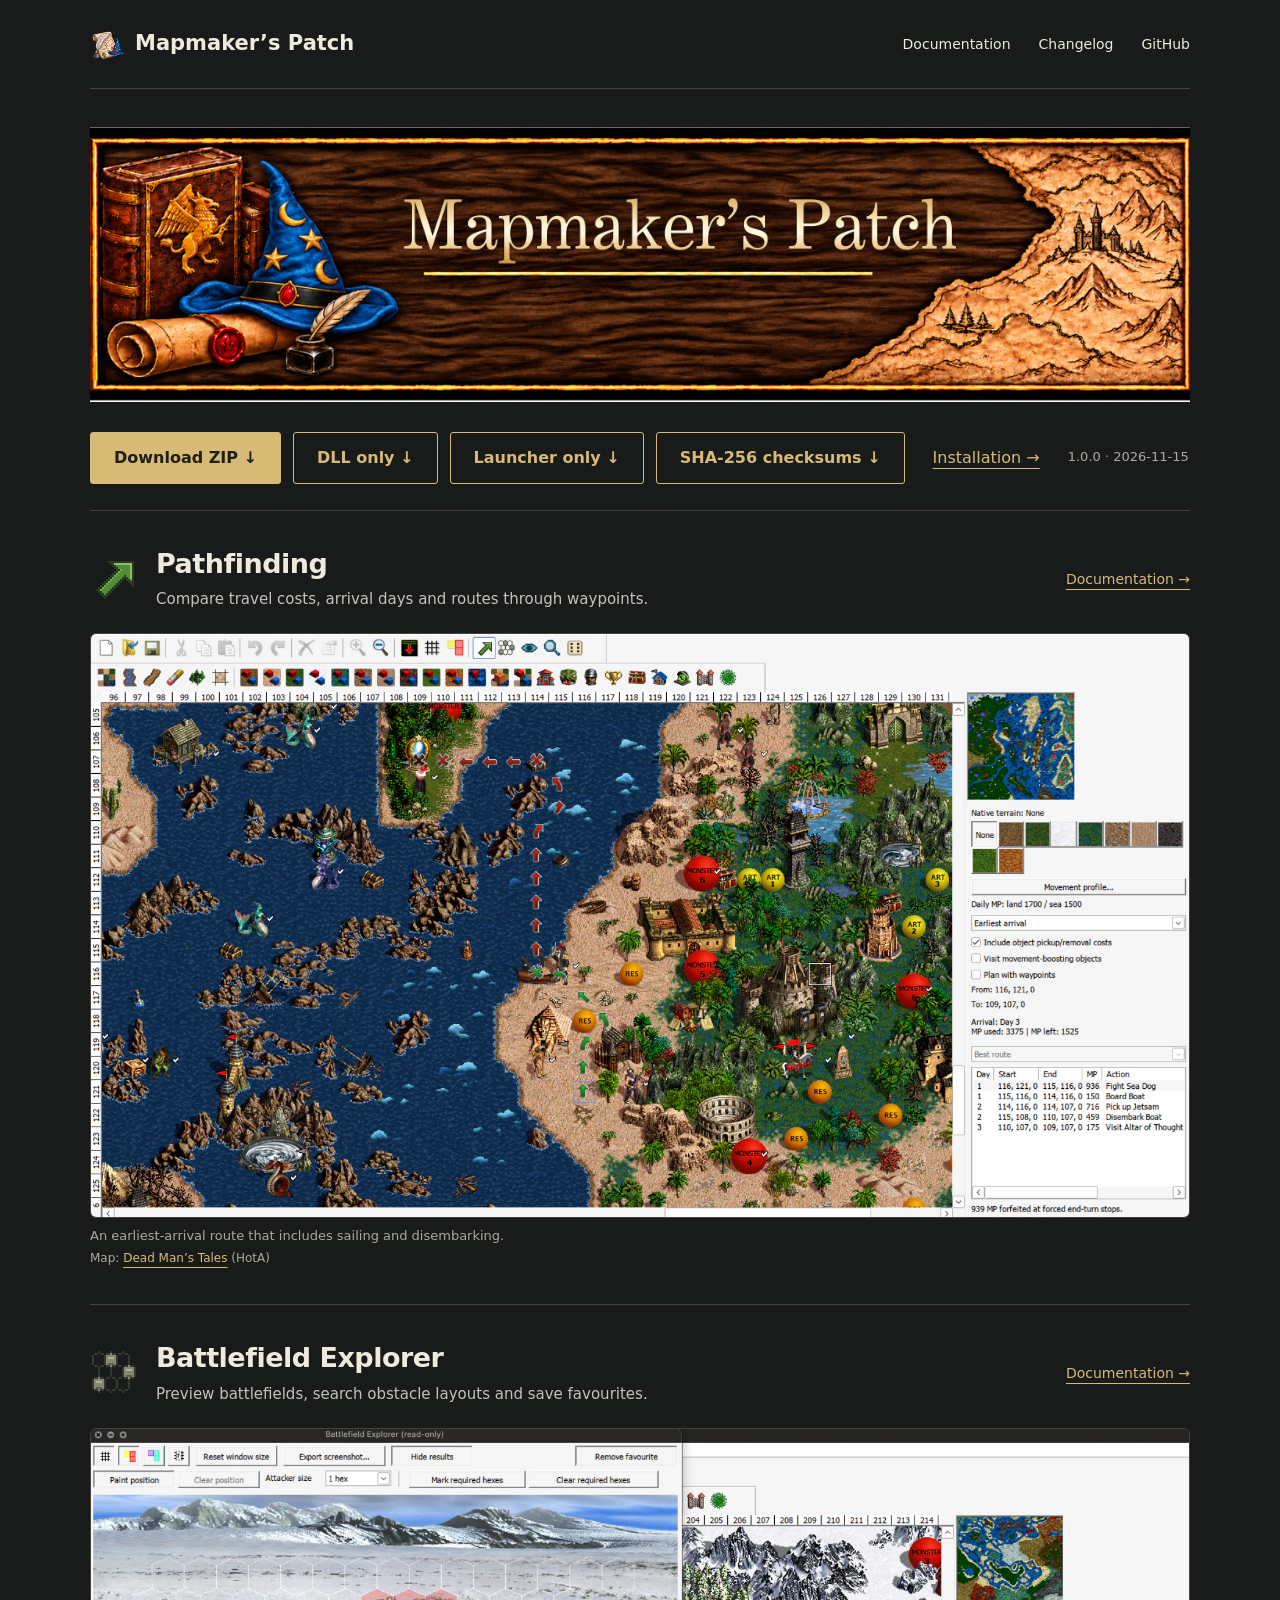
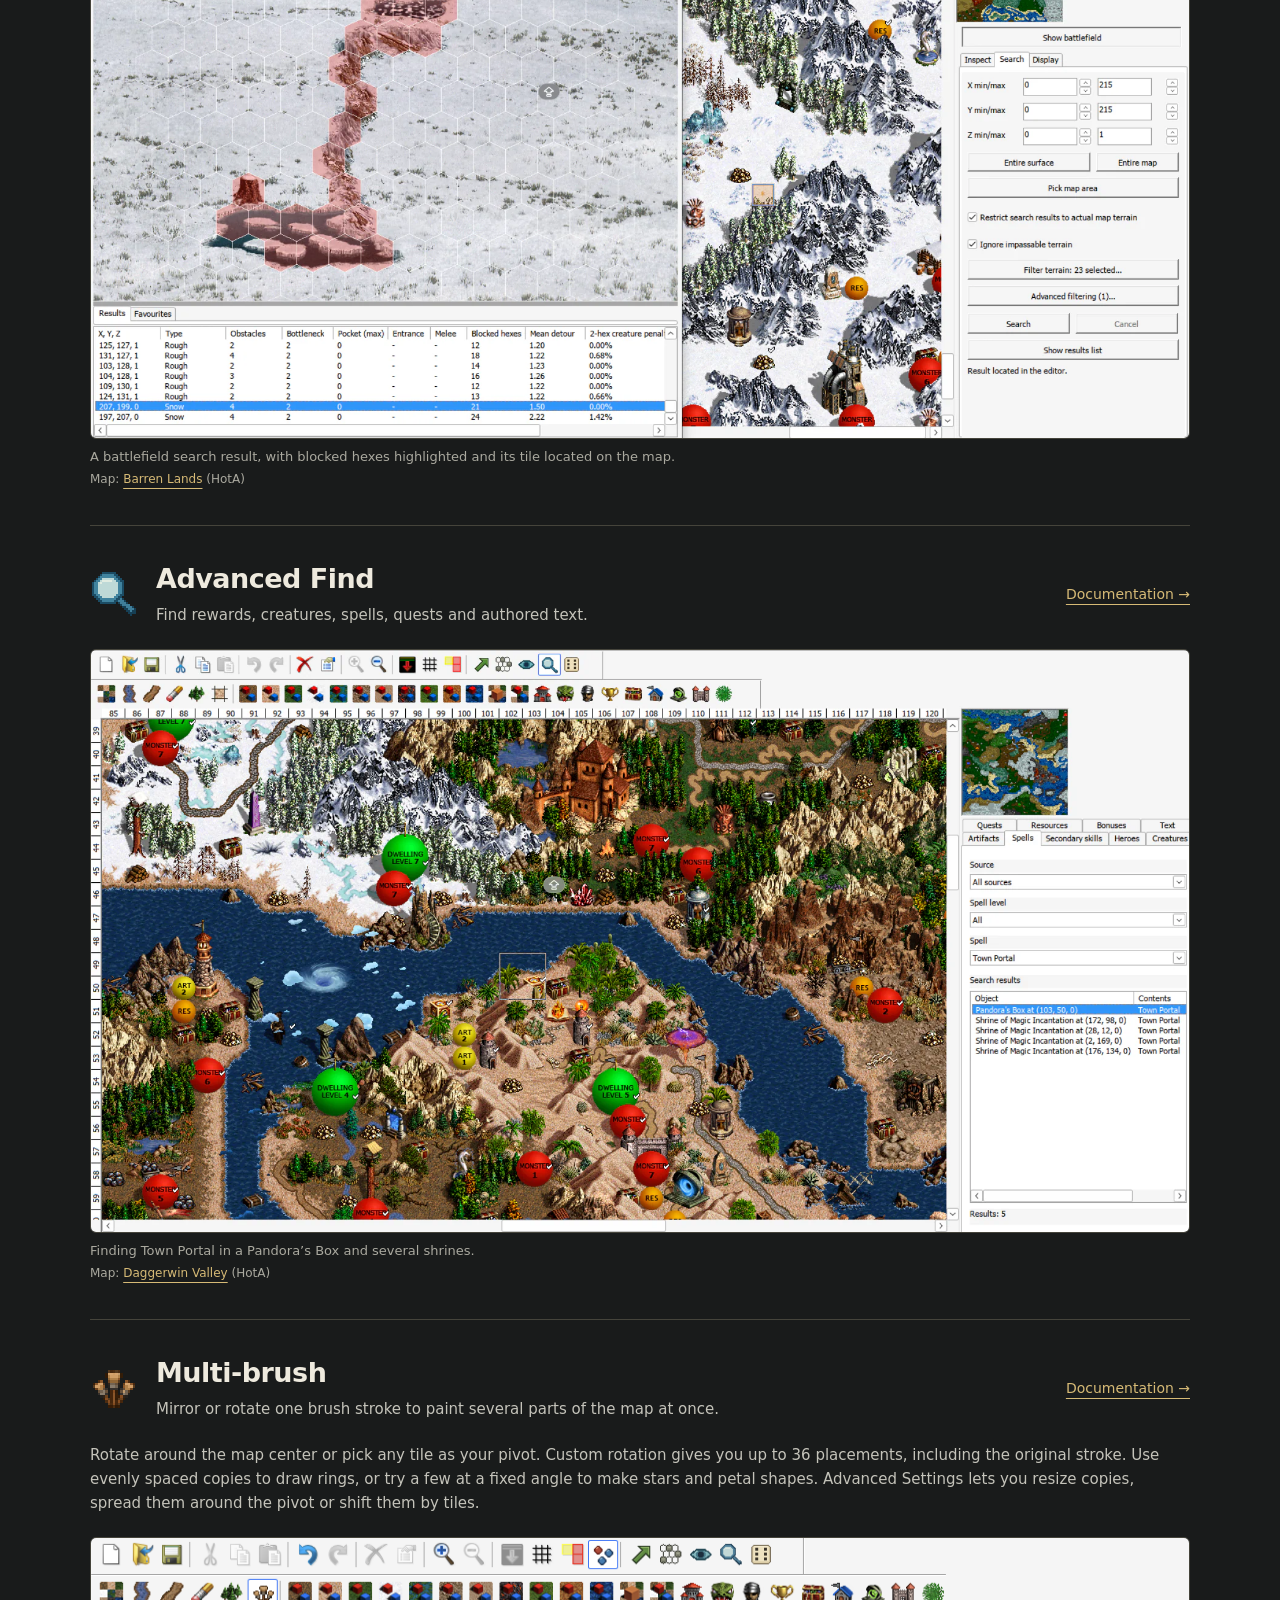
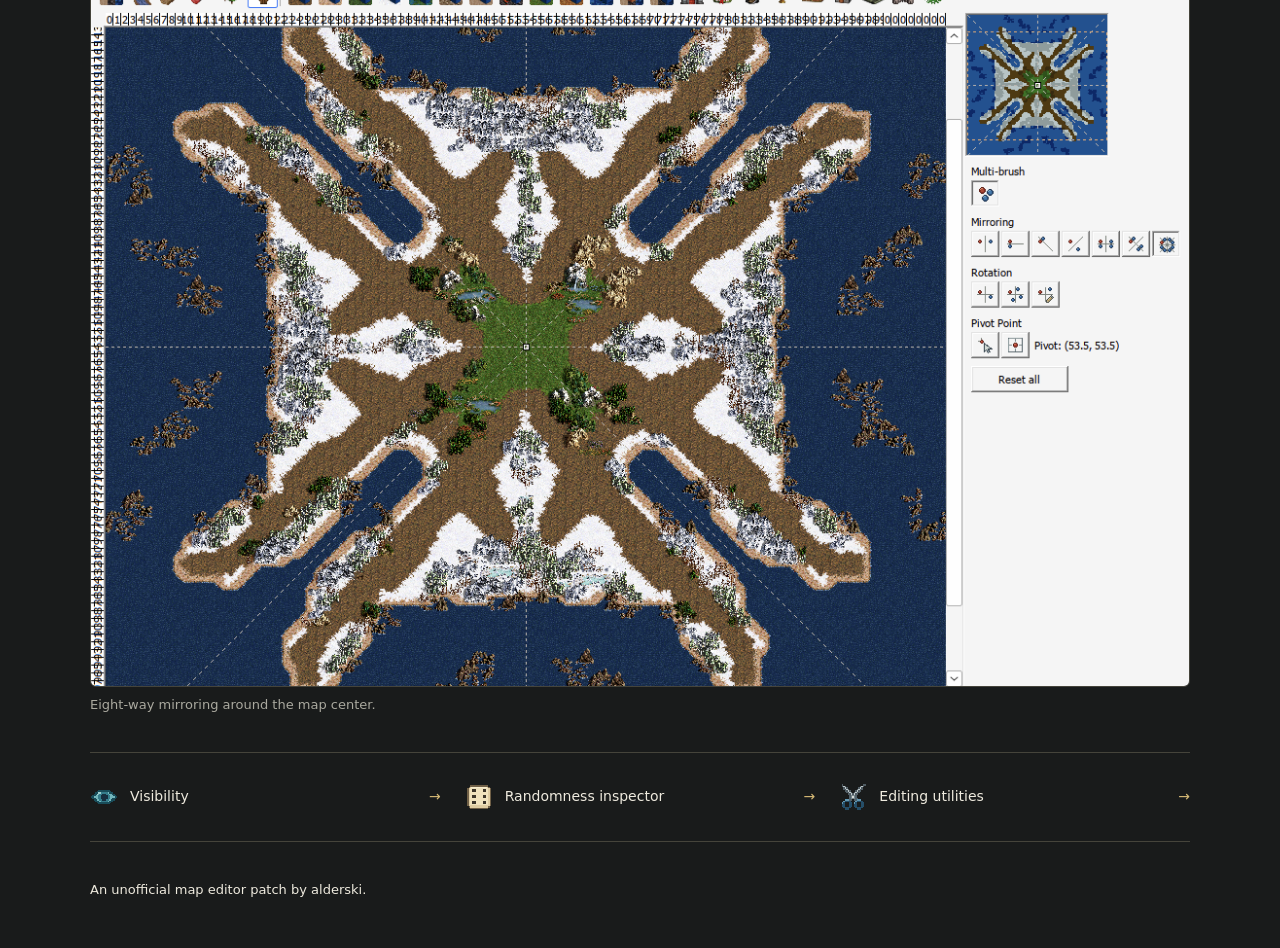
==== commit af7410a8: "Publish Mapmaker’s Patch 1.0.0" ====
--- a/docs/index.html
+++ b/docs/index.html
@@ -1,67 +1,39 @@
 <!doctype html>
-<html lang="en">
-<head>
-  <meta charset="utf-8">
-  <meta name="viewport" content="width=device-width, initial-scale=1">
-  <meta name="description" content="Pathfinding, battlefield previews, visibility and editing utilities for the HotA map editor. Downloads, installation and changelog.">
-  <meta name="color-scheme" content="dark">
-  <title>HotA Mapmaker’s Patch</title>
-  <link rel="stylesheet" href="style.css">
-</head>
-<body>
-  <header class="site-header wrap">
-    <a class="brand" href="#">HotA <span>/ Mapmaker’s Patch</span></a>
-    <nav aria-label="Main navigation">
-      <a href="#download">Download</a><a href="#about">About</a><a href="#changelog">Changelog</a>
-      <a href="https://github.com/alderski-h3/hota-mapmakers-patch">GitHub ↗</a>
-    </nav>
-  </header>
-  <main class="wrap">
-    <section class="intro" aria-labelledby="title">
-      <p class="eyebrow">Heroes III · Horn of the Abyss</p>
-      <h1 id="title">HotA<br>Mapmaker’s Patch</h1>
-      <p class="lede">An unofficial map editor patch by alderski.</p>
-      <div class="release-line"><span class="status-dot" aria-hidden="true"></span><span id="release-status">1.0.0-beta.9 · 2026-11-07</span></div>
-    </section>
-    <section id="download" class="download" aria-labelledby="download-title">
-      <div><p class="eyebrow">Download</p><h2 id="download-title">The patch and launcher</h2>
-        <p id="download-note">For verified HotA 1.8.1 installations. The ZIP includes the DLL and optional update and one-click editor launchers. Back up your maps before using a prerelease build.</p>
-      </div>
-      <div class="download-actions" id="download-actions">
-        <a class="button primary" href="https://github.com/alderski-h3/hota-mapmakers-patch/releases/download/v1.0.0-beta.9/hota-mapmakers-patch-1.0.0-beta.9.zip">Download ZIP <span aria-hidden="true">↓</span></a>
-        <a class="button" href="https://github.com/alderski-h3/hota-mapmakers-patch/releases/download/v1.0.0-beta.9/hota_mapmakers_patch.dll">DLL only <span aria-hidden="true">↓</span></a>
-        <a class="button" href="https://github.com/alderski-h3/hota-mapmakers-patch/releases/download/v1.0.0-beta.9/hota_mapmakers_patch_launcher.exe">Launcher only <span aria-hidden="true">↓</span></a>
-      </div>
-      <details class="installation"><summary>Installation</summary><ol>
-        <li>Back up your maps and close the editor.</li>
-        <li>Place <code>hota_mapmakers_patch.dll</code> and the optional <code>hota_mapmakers_patch_launcher.exe</code> beside <code>h3hota_maped.exe</code>.</li>
-        <li>Open the launcher and choose <strong>Launch patched editor</strong>, or start the editor with <code>/p:hota_mapmakers_patch.dll</code>.</li>
-      </ol><p>The launcher checks for signed updates on opening. Choose <strong>Install update</strong>; if the editor is still running, close it normally and click <strong>Retry</strong>. Updates include the DLL, update launcher and one-click editor launcher, including older or missing one-click copies. <strong>Recovery → Restore previous version</strong> restores their verified pre-update state together; game and HotA updates are not included.</p><p>Update files and backups are kept in <code>HotA Mapmakers Patch</code>. If the launcher cannot start, close the editor normally and run <code>HotA Mapmakers Patch\recovery.exe</code>, or <code>hota_mapmakers_editor.exe --recover</code> from the ZIP.</p><p>The Language dropdown shares the saved patch-language preference with Patch Options. Select it before launching the editor; native HotA text is unchanged.</p></details>
-    </section>
-    <section id="about" class="about" aria-labelledby="about-title">
-      <div class="section-heading"><p class="eyebrow">About</p><h2 id="about-title">What’s included</h2></div>
-      <dl class="feature-list">
-        <div><dt>Pathfinding</dt><dd>Movement costs and arrival days, profiles, alternative routes and waypoints.</dd></div>
-        <div><dt>Battlefield Explorer</dt><dd>Tile previews, obstacle layouts, metric filters, map searches, heatmaps and favourites.</dd></div>
-        <div><dt>Visibility</dt><dd>Player coverage, ghost heroes, patrol areas, darkness and single-cast Dimension Door range.</dd></div>
-        <div><dt>Advanced Find</dt><dd>Artifacts, spells, secondary skills, heroes, creatures, quests, resources and bonuses in supported objects and events, with sortable results.</dd></div>
-        <div><dt>Randomness inspector</dt><dd>Artifact and spell pool bounds, possible outcomes and proven exclusions.</dd></div>
-        <div><dt>Editing utilities</dt><dd>In-place object ordering, portrait chooser, copy/cut/paste and terrain tools.</dd></div>
-      </dl>
-      <aside class="scope"><p>Non-standard editor features are off by default. Enable them deliberately in Patch Options.</p><p>English and draft Russian UI. Verified HotA 1.8.1 profiles only. Advanced Find inspects supported extended-event rewards without evaluating conditions. Advanced quest conditions and extended events in the Randomness inspector are not searched.</p></aside>
-    </section>
-    <section id="changelog" class="changelog" aria-labelledby="changelog-title">
-      <div class="section-heading"><p class="eyebrow">Changelog</p><h2 id="changelog-title">1.0.0-beta.9</h2><p class="muted">2026-11-07</p></div>
-      <div><ul>
-        <li>Corrected Dragon Fly Hive guards in Advanced Find.</li>
-        <li>Timed-event results open the matching event directly and keep the parent window open.</li>
-        <li>Updated launcher artwork, fixed-size layout, top-right Exit button and white changelog panel.</li>
-        <li>Updates and recovery include the patch and both launchers, including older or missing one-click copies.</li>
-      </ul><a class="text-link" href="https://github.com/alderski-h3/hota-mapmakers-patch/blob/main/CHANGELOG.md">Full changelog ↗</a></div>
-    </section>
-    <section class="contact"><h2>Found a bug?</h2><p>Contact <strong>alderski</strong> on Discord. Include the patch version, Diagnostics rows, coordinates and steps to reproduce.</p><a class="text-link" href="https://github.com/alderski-h3/hota-mapmakers-patch/issues">GitHub issues ↗</a></section>
-  </main>
-  <footer class="wrap"><span>An unofficial map editor patch by alderski.<br>Includes toolbar artwork from <a href="https://grayface.github.io/wog/">GrayFace’s Map Editor Patch</a>.</span><a href="https://github.com/alderski-h3/hota-mapmakers-patch">Repository ↗</a></footer>
-  <script src="release.js" defer></script>
-</body>
-</html>
+<html lang="en"><head><meta charset="utf-8"><meta name="viewport" content="width=device-width, initial-scale=1"><meta name="color-scheme" content="dark"><meta name="description" content="An unofficial map editor patch for HotA 1.8.1, by alderski."><meta property="og:type" content="website"><meta property="og:title" content="Mapmaker’s Patch for HotA"><meta property="og:description" content="An unofficial map editor patch for HotA 1.8.1, by alderski."><meta property="og:image" content="https://alderski-h3.github.io/mapmakers-patch/assets/editor-icon.png"><meta property="og:image:alt" content="A wizard’s hat, quill, and rolled map"><title>Mapmaker’s Patch for HotA</title><link rel="icon" href="assets/editor-icon.ico" sizes="any"><link rel="stylesheet" href="style.css"></head>
+<body><a class="skip" href="#main">Skip to content</a><header class="wrap site-header"><a class="brand" href="index.html"><img src="assets/editor-icon.png" alt="" width="36" height="36">Mapmaker’s Patch</a><nav aria-label="Main navigation"><a href="documentation.html">Documentation</a><a href="changelog.html">Changelog</a><a href="https://github.com/alderski-h3/mapmakers-patch">GitHub</a></nav></header>
+<main id="main" class="wrap"><h1 class="sr-only">Mapmaker’s Patch</h1><img class="banner" src="assets/banner.png" alt="Mapmaker’s Patch — illustrated book, wizard’s hat and map" width="1312" height="328">
+<section id="download" class="download" aria-label="Download">
+  <div class="download-row">
+    <div id="download-actions">
+      <a class="button primary" href="https://github.com/alderski-h3/mapmakers-patch/releases/download/v1.0.0/Mapmakers-Patch-1.0.0.zip">Download ZIP ↓</a>
+      <a class="button" href="https://github.com/alderski-h3/mapmakers-patch/releases/download/v1.0.0/mapmakers_patch.dll">DLL only ↓</a>
+      <a class="button" href="https://github.com/alderski-h3/mapmakers-patch/releases/download/v1.0.0/mapmakers_patch_launcher.exe">Launcher only ↓</a>
+      <a class="button" href="https://github.com/alderski-h3/mapmakers-patch/releases/download/v1.0.0/SHA256SUMS.txt">SHA-256 checksums ↓</a>
+    </div>
+    <a href="documentation.html#installation">Installation →</a><span id="release-status">1.0.0 · 2026-11-15</span>
+  </div>
+</section>
+<section class="feature" aria-labelledby="pathfinding">
+  <div class="feature-heading"><img class="tool-icon" src="assets/01-pathfinding.png" alt="" width="48" height="48"><div><h2 id="pathfinding">Pathfinding</h2><p>Compare travel costs, arrival days and routes through waypoints.</p></div><a class="doc-link" href="documentation.html#pathfinding">Documentation →</a></div>
+  <figure class="feature-shot"><a href="assets/pathfinding.webp" aria-label="Open full-size Pathfinding screenshot"><img src="assets/pathfinding.webp" alt="Route arrows cross land and sea while the Pathfinding panel lists a Day 3 arrival and each step." width="1800" height="955" loading="lazy" decoding="async"></a><figcaption>An earliest-arrival route that includes sailing and disembarking.<small class="map-credit">Map: <a href="https://heroes.thelazy.net/index.php/Dead_Man%27s_Tales">Dead Man’s Tales</a> (HotA)</small></figcaption></figure>
+</section>
+<section class="feature" aria-labelledby="battlefield-explorer">
+  <div class="feature-heading"><img class="tool-icon" src="assets/02-battlefield-explorer.png" alt="" width="48" height="48"><div><h2 id="battlefield-explorer">Battlefield Explorer</h2><p>Preview battlefields, search obstacle layouts and save favourites.</p></div><a class="doc-link" href="documentation.html#battlefield-explorer">Documentation →</a></div>
+  <figure class="feature-shot"><a href="assets/battlefield-explorer.webp" aria-label="Open full-size Battlefield Explorer screenshot"><img src="assets/battlefield-explorer.webp" alt="A snowy battlefield with highlighted obstacle hexes, a search results table, and the corresponding map tile." width="1800" height="999" loading="lazy" decoding="async"></a><figcaption>A battlefield search result, with blocked hexes highlighted and its tile located on the map.<small class="map-credit">Map: <a href="https://heroes.thelazy.net/index.php/Barren_Lands">Barren Lands</a> (HotA)</small></figcaption></figure>
+</section>
+<section class="feature" aria-labelledby="advanced-find">
+  <div class="feature-heading"><img class="tool-icon" src="assets/04-advanced-find.png" alt="" width="48" height="48"><div><h2 id="advanced-find">Advanced Find</h2><p>Find rewards, creatures, spells, quests and authored text.</p></div><a class="doc-link" href="documentation.html#advanced-find">Documentation →</a></div>
+  <figure class="feature-shot"><a href="assets/advanced-find.webp" aria-label="Open full-size Advanced Find screenshot"><img src="assets/advanced-find.webp" alt="Advanced Find lists five sources of Town Portal and selects a matching Pandora’s Box on the map." width="1800" height="955" loading="lazy" decoding="async"></a><figcaption>Finding Town Portal in a Pandora’s Box and several shrines.<small class="map-credit">Map: <a href="https://heroes.thelazy.net/index.php/Daggerwin_Valley">Daggerwin Valley</a> (HotA)</small></figcaption></figure>
+</section>
+<section class="feature" aria-labelledby="multi-brush">
+  <div class="feature-heading"><img class="tool-icon" src="assets/multi-brush.png" alt="" width="48" height="48"><div><h2 id="multi-brush">Multi-brush</h2><p>Mirror or rotate one brush stroke to paint several parts of the map at once.</p></div><a class="doc-link" href="documentation.html#multi-brush">Documentation →</a></div>
+  <p>Rotate around the map center or pick any tile as your pivot. Custom rotation gives you up to 36 placements, including the original stroke. Use evenly spaced copies to draw rings, or try a few at a fixed angle to make stars and petal shapes. Advanced Settings lets you resize copies, spread them around the pivot or shift them by tiles.</p>
+  <figure class="feature-shot"><a href="assets/multi-brush.webp" aria-label="Open full-size Multi-brush screenshot"><img src="assets/multi-brush.webp" alt="Eight matching arms radiate from the center of an island. The map and minimap show the symmetry guides, and the sidebar shows the mirroring, rotation and pivot controls." width="2258" height="1538" loading="lazy" decoding="async"></a><figcaption>Eight-way mirroring around the map center.</figcaption></figure>
+</section>
+<div class="other-tools" aria-label="More tools">
+  <a href="documentation.html#visibility"><img class="tool-icon" src="assets/03-visibility.png" alt="" width="48" height="48">Visibility<span aria-hidden="true">→</span></a>
+  <a href="documentation.html#randomness-inspector"><img class="tool-icon" src="assets/05-randomness-inspector.png" alt="" width="48" height="48">Randomness inspector<span aria-hidden="true">→</span></a>
+  <a href="documentation.html#editing-utilities"><img class="tool-icon" src="assets/06-cut-map-area.png" alt="" width="48" height="48">Editing utilities<span aria-hidden="true">→</span></a>
+</div>
+<script src="release.js" defer></script></main>
+<footer class="wrap"><p>An unofficial map editor patch by alderski.</p></footer></body></html>
--- a/docs/style.css
+++ b/docs/style.css
@@ -1,2 +1,8 @@
-:root{color-scheme:dark;--bg:#151b20;--surface:#202931;--line:#35434e;--text:#edf0ed;--muted:#aab6bd;--gold:#e3bc78;--teal:#9bd7cd;font-family:Inter,Segoe UI,Arial,sans-serif;font-size:16px}
-*{box-sizing:border-box}html{scroll-behavior:smooth;scroll-padding-top:25px}body{margin:0;background:var(--bg);color:var(--text);line-height:1.6}.wrap{max-width:1120px;padding:0 36px;margin:0 auto}a{color:inherit;text-underline-offset:5px}a:hover{color:var(--gold)}a:focus-visible,summary:focus-visible{outline:2px solid var(--gold);outline-offset:7px}p{margin:0 0 1em}h1,h2,dt{line-height:1.12}h1{font-family:Georgia,serif;font-size:clamp(3.8rem,7.8vw,6.4rem);letter-spacing:-.045em;font-weight:400;margin:19px 0 26px}h2{font-family:Georgia,serif;font-weight:400;font-size:2rem;margin:0 0 18px}.site-header{display:flex;justify-content:space-between;align-items:center;gap:24px;min-height:98px;border-bottom:1px solid var(--line)}.brand{font-weight:700;text-decoration:none;font-size:1.12rem}.brand span{font-weight:400;color:var(--muted)}nav{display:flex;gap:27px;font-size:.9rem}nav a{text-decoration:none}.intro{padding:83px 0 65px;max-width:850px}.eyebrow{text-transform:uppercase;letter-spacing:.16em;color:var(--gold);font-weight:700;font-size:.72rem;margin-bottom:18px}.lede{font-size:1.2rem;color:#c6cfd1;max-width:580px}.release-line{display:flex;align-items:center;gap:10px;color:var(--teal);font-size:.87rem;margin-top:25px}.status-dot{width:7px;height:7px;background:var(--teal);border-radius:50%}.download{display:grid;grid-template-columns:1fr auto;gap:24px 46px;background:var(--surface);border:1px solid var(--line);border-top:3px solid var(--gold);padding:32px 34px}.download h2{font-size:1.8rem}.download p{max-width:620px;color:#c5ced1;margin-bottom:0}.download-actions{align-self:center;display:flex;flex-direction:column;gap:12px;min-width:190px}.button{display:flex;align-items:center;justify-content:space-between;gap:25px;border:1px solid #6a7a84;padding:12px 18px;text-decoration:none;white-space:nowrap;font-weight:600;font-size:.9rem}.primary{background:var(--gold);color:#1a2025;border-color:var(--gold)}.primary:hover{background:#f0ce94;color:#151b20}.installation{grid-column:1/-1;border-top:1px solid var(--line);padding-top:19px;font-size:.9rem}.installation summary{cursor:pointer;color:#e5d1ae}.installation ol{padding-left:21px}.installation code{background:#151b20;padding:2px 5px;color:#e3d2ae;font-size:.85em;overflow-wrap:anywhere}.about{padding:78px 0 58px}.section-heading{margin-bottom:27px}.feature-list{margin:0}.feature-list>div{display:grid;grid-template-columns:235px 1fr;gap:25px;border-top:1px solid var(--line);padding:21px 0}.feature-list dt{font-weight:600;font-size:1.05rem;padding-top:4px}.feature-list dd{margin:0;color:var(--muted);max-width:650px}.scope{border-left:2px solid #697b84;padding-left:19px;margin-top:31px;color:var(--muted);font-size:.9rem;max-width:850px}.scope p:last-child{margin-bottom:0}.changelog{display:grid;grid-template-columns:235px 1fr;gap:25px;padding:40px 0 45px;border-top:1px solid var(--line);border-bottom:1px solid var(--line)}.changelog h2{font-size:1.75rem}.muted{color:var(--muted);font-size:.85rem}.changelog ul{padding-left:18px;color:var(--muted);margin-top:10px}.text-link{color:var(--gold);font-size:.9rem}.contact{display:grid;grid-template-columns:235px 1fr;gap:0 25px;padding:47px 0 55px}.contact h2{grid-row:1/3;font-size:1.75rem}.contact p{color:var(--muted)}.contact strong{color:var(--text)}footer{border-top:1px solid var(--line);padding-top:25px!important;padding-bottom:30px!important;color:#899aa4;display:flex;justify-content:space-between;gap:20px;font-size:.76rem}footer a{text-decoration:none}@media(max-width:720px){.wrap{padding:0 22px}.site-header{align-items:flex-start;flex-direction:column;gap:14px;padding-top:23px;padding-bottom:20px;min-height:auto}nav{flex-wrap:wrap;gap:20px}.intro{padding:54px 0 41px}h1{font-size:3.7rem}.download{grid-template-columns:1fr;padding:25px}.download-actions{width:100%;gap:10px}.feature-list>div{grid-template-columns:1fr;gap:9px}.feature-list dt{padding:0}.about{padding-top:53px}.changelog,.contact{grid-template-columns:1fr;gap:7px}.contact h2{grid-row:auto}.contact p{max-width:580px}footer{flex-direction:column;gap:8px}.installation{min-width:0}}@media(prefers-reduced-motion:reduce){html{scroll-behavior:auto}}
+:root{color-scheme:dark;--bg:#191b1b;--panel:#202323;--text:#eeeade;--muted:#aaa99f;--gold:#d6ba76;--line:#45443b;font-family:system-ui,-apple-system,BlinkMacSystemFont,"Segoe UI",sans-serif;background:var(--bg);color:var(--text);font-synthesis:none}
+*{box-sizing:border-box}body{margin:0;font-size:16px;line-height:1.6}a{color:var(--gold);text-underline-offset:5px}a:hover{color:#fff1c8}a:focus-visible,summary:focus-visible,button:focus-visible{outline:2px solid var(--gold);outline-offset:6px}button{font:inherit}.wrap{width:min(1100px,calc(100% - 64px));margin-inline:auto}.site-header{display:flex;align-items:center;justify-content:space-between;gap:24px;padding-block:26px;border-bottom:1px solid var(--line)}.brand{font-size:21px;font-weight:650;text-decoration:none;color:var(--text)}.site-header nav{display:flex;gap:28px}.site-header nav a{color:var(--text);font-size:14px;text-decoration:none}.site-header nav a:hover,.site-header nav a[aria-current]{color:var(--gold)}.banner{display:block;width:100%;height:auto;margin-top:38px}.download{padding:30px 0 26px;border-bottom:1px solid var(--line)}.download-row{display:flex;align-items:center;gap:28px;flex-wrap:wrap}#download-actions{display:flex;gap:12px;flex-wrap:wrap}.button{display:inline-block;border:1px solid var(--gold);border-radius:3px;padding:12px 23px;text-decoration:none;font-weight:650}.primary{background:var(--gold);color:#211e14}.primary:hover{background:#e6ce94;color:#211e14}.primary:disabled{background:#39372e;border-color:#686044;color:#c9b786;cursor:not-allowed}#release-status{color:var(--muted);font-size:13px}.feature{padding:36px 0;border-bottom:1px solid var(--line)}.feature-heading{display:flex;align-items:center;gap:18px;margin-bottom:22px}.tool-icon{object-fit:contain;image-rendering:pixelated;flex-shrink:0}.feature h2{font-size:27px;line-height:1.25;letter-spacing:-.5px;margin:0 0 7px}.feature p{margin:0;color:#c4c3ba;font-size:15px}.doc-link{margin-left:auto;white-space:nowrap;font-size:14px}.screenshot{height:280px;border:1px solid #55574f;background:var(--panel);color:#aaa797;display:flex;align-items:center;justify-content:center;flex-direction:column;gap:15px;font-size:14px}.other-tools{display:grid;grid-template-columns:repeat(3,1fr);padding:30px 0;gap:24px}.other-tools a{display:flex;align-items:center;gap:12px;color:var(--text);text-decoration:none;font-size:14px}.other-tools a:hover{color:var(--gold)}.other-tools .tool-icon{width:28px;height:28px}.other-tools span{color:var(--gold);margin-left:auto}footer{display:flex;justify-content:space-between;gap:32px;border-top:1px solid var(--line);padding-block:25px 35px;font-size:13px}.credits{text-align:right;max-width:420px}.credits summary{cursor:pointer;color:var(--gold)}.credits p{color:var(--muted)}.sr-only,.skip:not(:focus){position:absolute;width:1px;height:1px;overflow:hidden;clip-path:inset(50%);white-space:nowrap}.skip:focus{display:block;padding:10px 32px}.docs-layout{display:grid;grid-template-columns:210px minmax(0,1fr);gap:55px;padding-block:48px 64px}.docs-nav nav{position:sticky;top:24px;display:flex;flex-direction:column;gap:12px}.docs-nav a{font-size:14px;text-decoration:none;color:var(--muted)}.docs-nav a:hover{color:var(--gold)}.prose{max-width:760px;overflow-wrap:anywhere}.prose h1{font-size:36px;letter-spacing:-1px;line-height:1.2;margin:0 0 35px}.prose h2{font-size:23px;line-height:1.3;margin:0 0 18px}.prose section{scroll-margin-top:28px;margin-bottom:36px;padding-bottom:24px;border-bottom:1px solid var(--line)}.prose p,.prose li{color:#c9c8bd}.prose li{margin-bottom:12px}.prose ol{padding-left:22px}code{color:var(--text);font-size:.88em;background:#292c2b;padding:2px 4px;border-radius:2px}.note{border-left:2px solid var(--gold);padding-left:16px}.changelog{padding-block:48px;min-height:65vh}
+@media(min-width:1400px){.screenshot{height:310px}}
+@media(max-width:760px){.wrap{width:calc(100% - 36px)}.site-header{align-items:flex-start;flex-direction:column;gap:12px;padding-block:20px}.site-header nav{gap:24px;flex-wrap:wrap}.brand{font-size:19px}.banner{margin-top:24px}.download-row{gap:16px 22px}#release-status{width:100%}.feature{padding:28px 0}.feature-heading{gap:12px;flex-wrap:wrap}.feature h2{font-size:23px}.feature .tool-icon{width:32px;height:32px}.feature-heading>div{flex:1;min-width:0}.feature p{font-size:14px}.doc-link{margin-left:44px}.screenshot{height:210px}.other-tools{grid-template-columns:1fr;gap:22px}.other-tools a{max-width:320px}.docs-layout{grid-template-columns:1fr;gap:30px;padding-top:28px}.docs-nav nav{position:static;flex-direction:row;flex-wrap:wrap;gap:10px 20px;padding-bottom:24px;border-bottom:1px solid var(--line)}.prose h1{font-size:30px}footer{gap:20px}.credits{max-width:60%}}
+@media(max-width:760px){.feature-heading{display:grid;grid-template-columns:32px minmax(0,1fr)}.doc-link{grid-column:2;margin-left:0}}
+.brand{display:inline-flex;align-items:center;gap:9px}.brand img{object-fit:contain;flex-shrink:0}.feature-heading:last-child{margin-bottom:0}
+.feature-shot{margin:22px 0 0}.feature-shot>a{display:block}.feature-shot img{display:block;width:100%;height:auto;border:1px solid var(--line);border-radius:6px}.feature-shot figcaption{margin-top:8px;color:var(--muted);font-size:13px}.compact-shot{max-width:620px}.dialog-shot{max-width:478px}.map-export-shot img{margin-bottom:8px}
+.map-credit{display:block;margin-top:2px;font-size:12px}
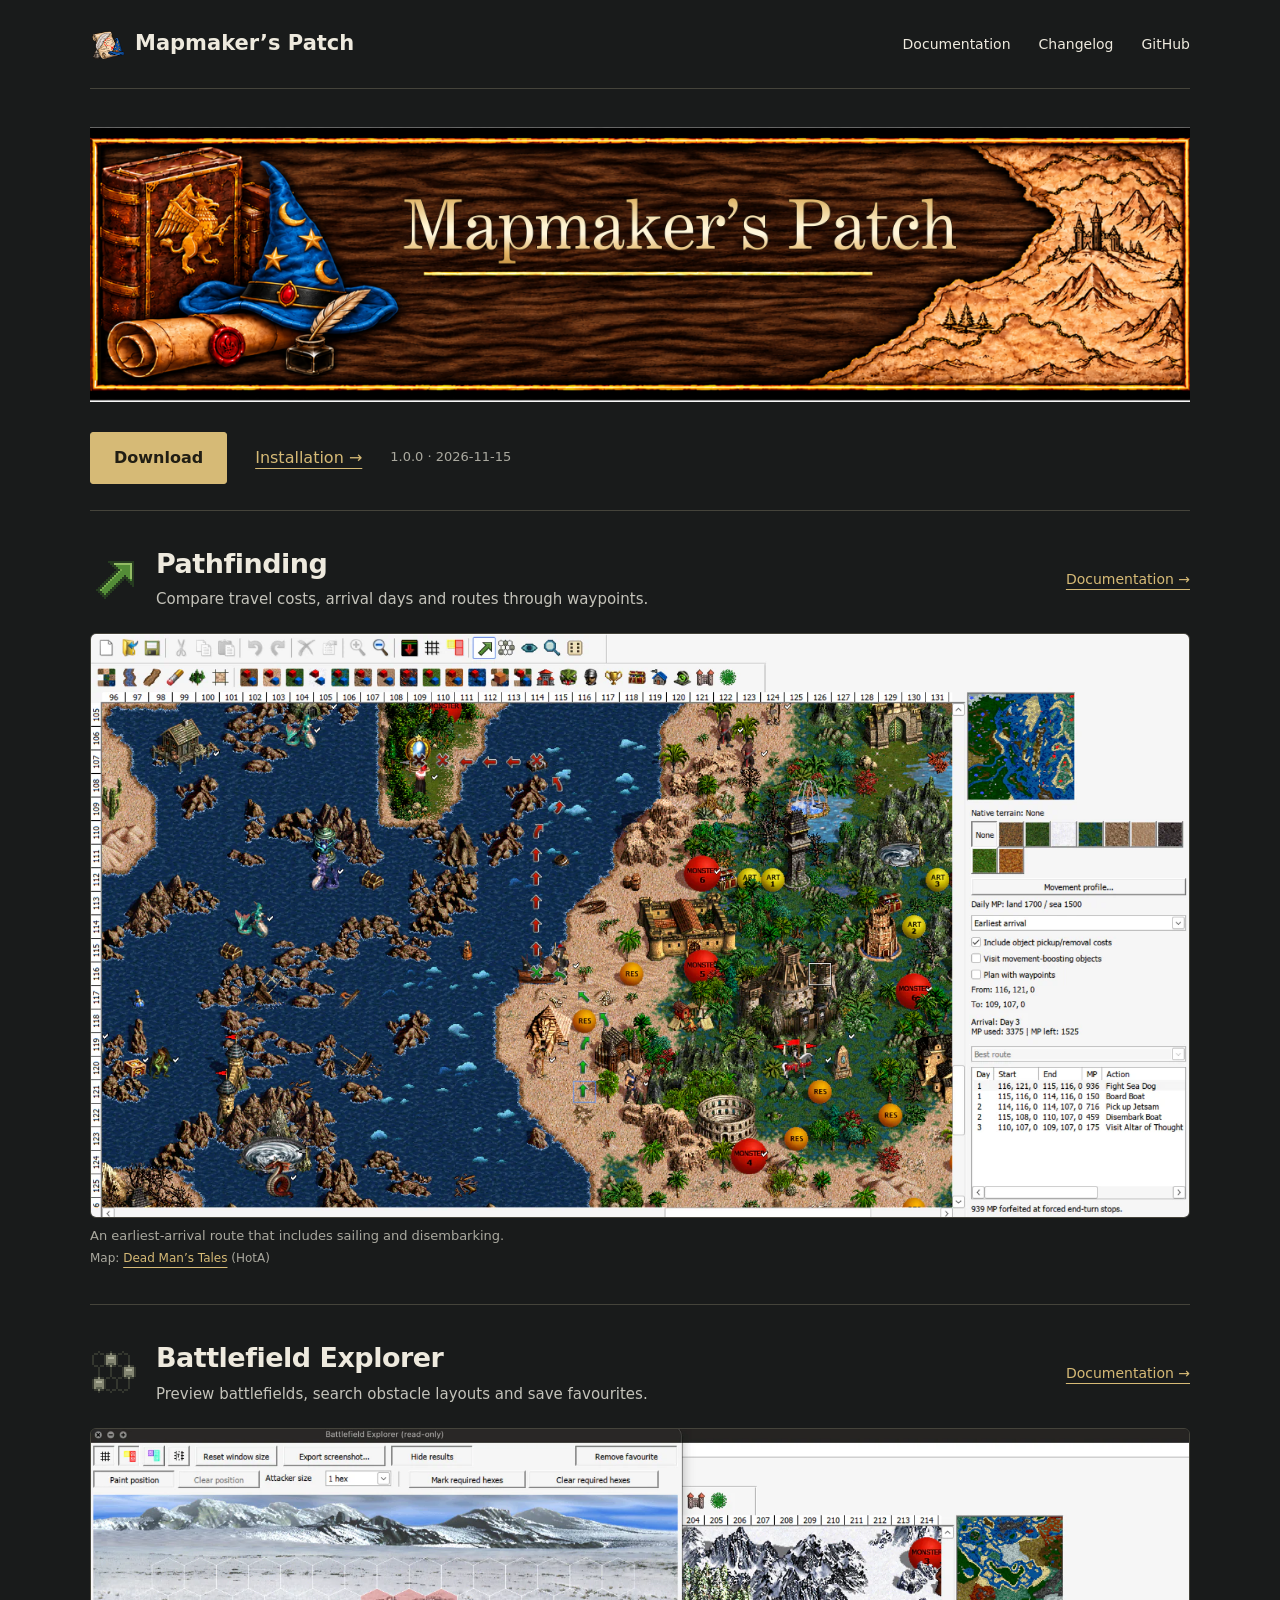
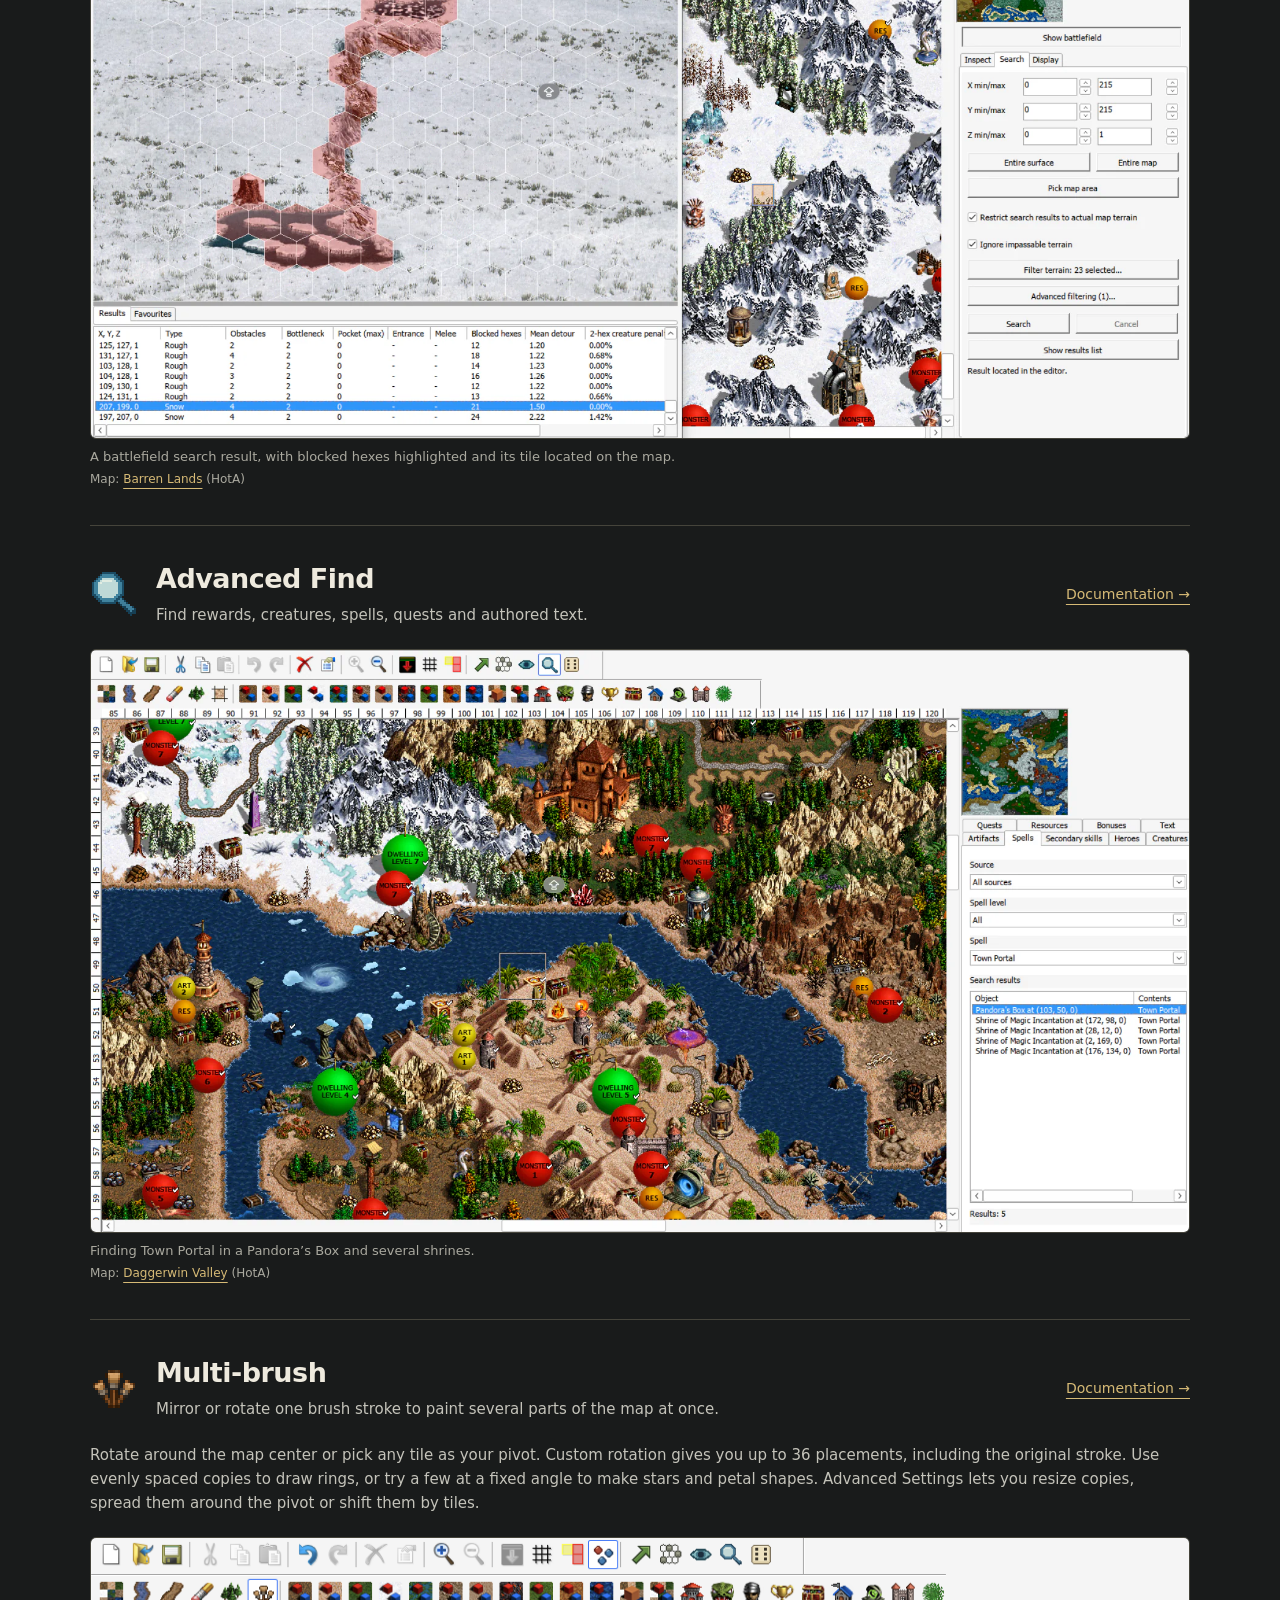
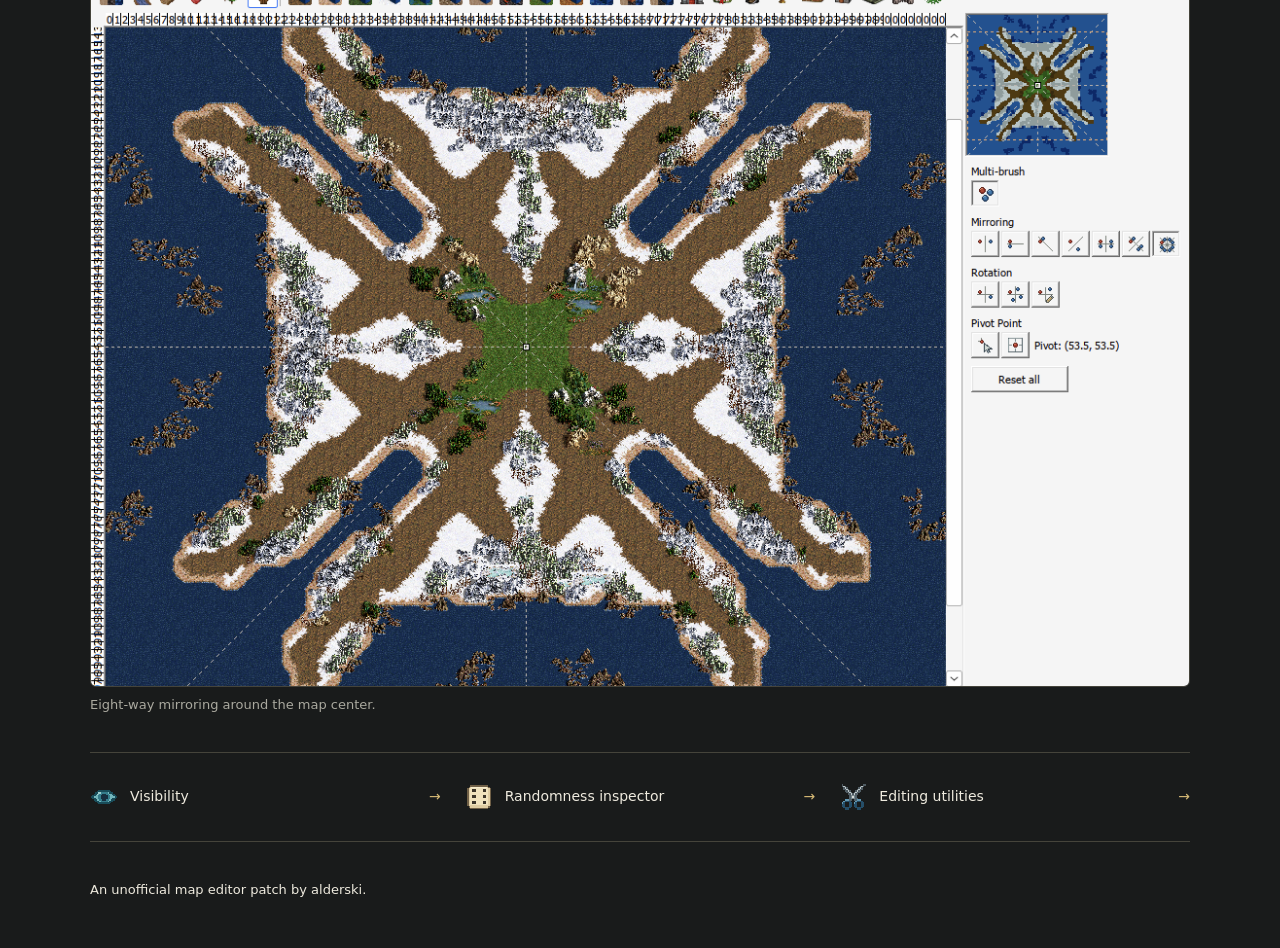
==== commit 599ea307: "Simplify the website download options" ====
--- a/docs/index.html
+++ b/docs/index.html
@@ -5,10 +5,7 @@
 <section id="download" class="download" aria-label="Download">
   <div class="download-row">
     <div id="download-actions">
-      <a class="button primary" href="https://github.com/alderski-h3/mapmakers-patch/releases/download/v1.0.0/Mapmakers-Patch-1.0.0.zip">Download ZIP ↓</a>
-      <a class="button" href="https://github.com/alderski-h3/mapmakers-patch/releases/download/v1.0.0/mapmakers_patch.dll">DLL only ↓</a>
-      <a class="button" href="https://github.com/alderski-h3/mapmakers-patch/releases/download/v1.0.0/mapmakers_patch_launcher.exe">Launcher only ↓</a>
-      <a class="button" href="https://github.com/alderski-h3/mapmakers-patch/releases/download/v1.0.0/SHA256SUMS.txt">SHA-256 checksums ↓</a>
+      <a class="button primary" href="https://github.com/alderski-h3/mapmakers-patch/releases/download/v1.0.0/Mapmakers-Patch-1.0.0.zip">Download</a>
     </div>
     <a href="documentation.html#installation">Installation →</a><span id="release-status">1.0.0 · 2026-11-15</span>
   </div>
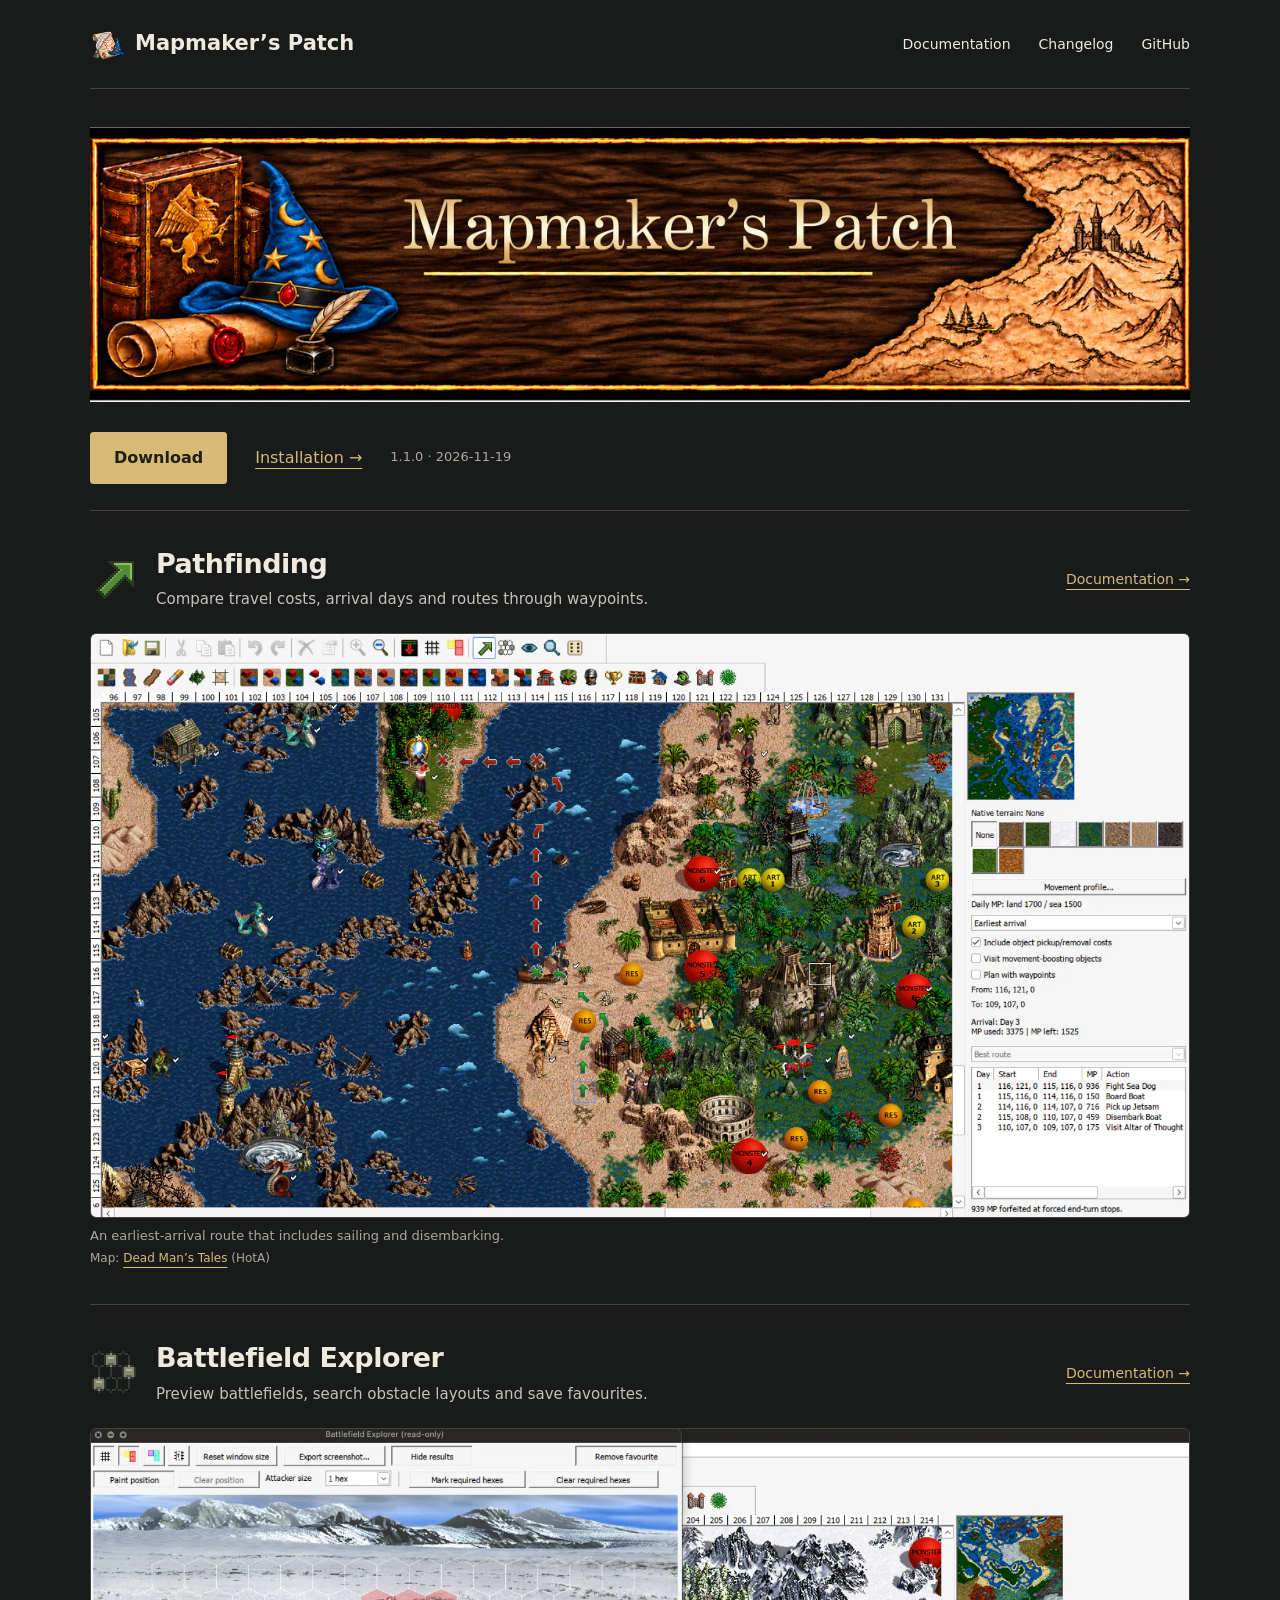
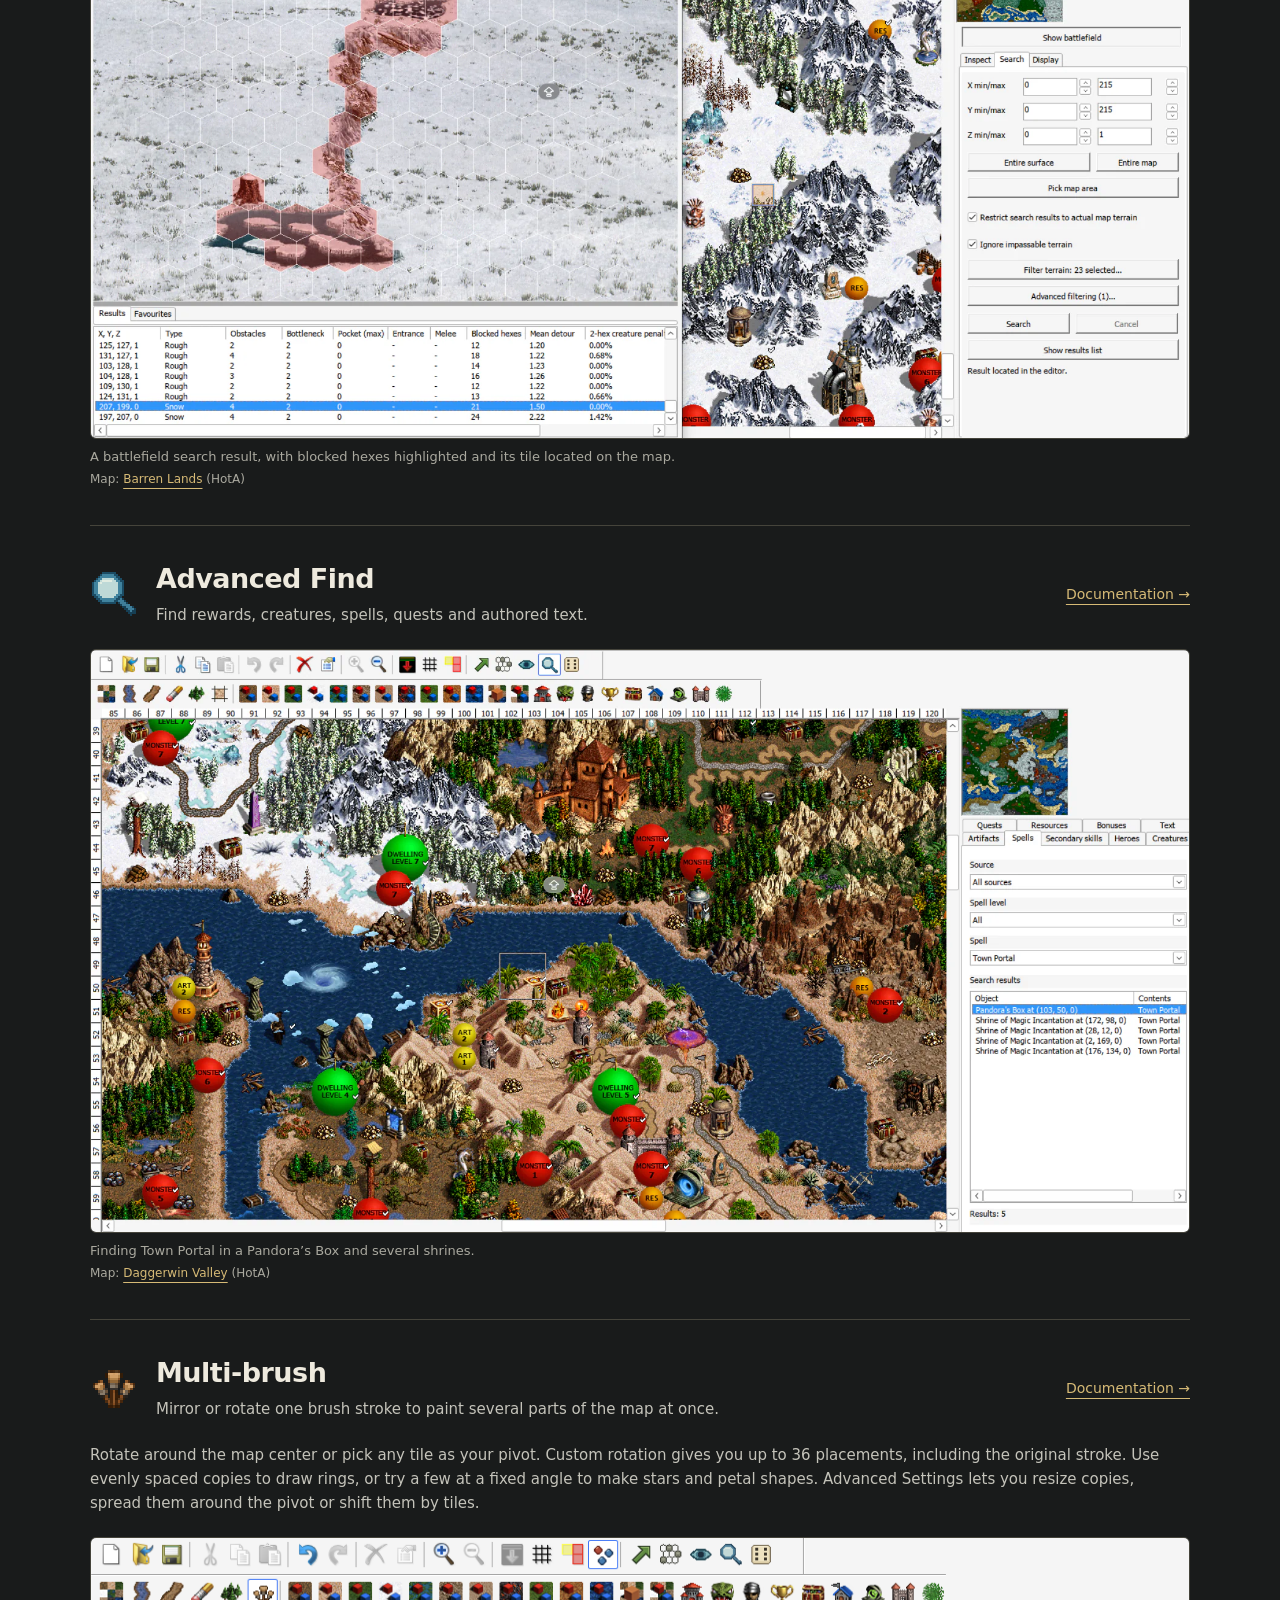
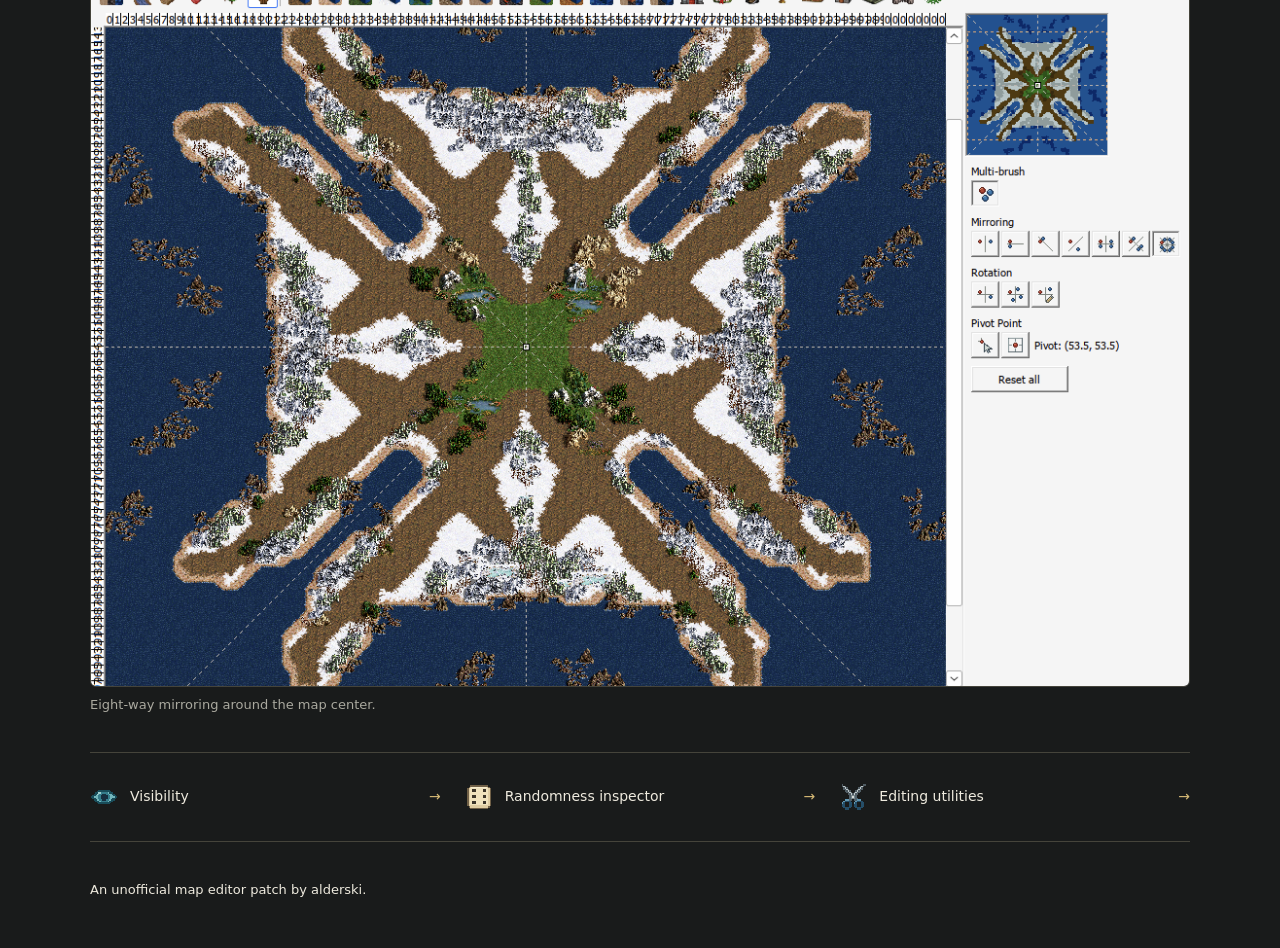
==== commit 18ae3d78: "Publish Mapmaker’s Patch 1.1.0" ====
--- a/docs/index.html
+++ b/docs/index.html
@@ -5,9 +5,9 @@
 <section id="download" class="download" aria-label="Download">
   <div class="download-row">
     <div id="download-actions">
-      <a class="button primary" href="https://github.com/alderski-h3/mapmakers-patch/releases/download/v1.0.0/Mapmakers-Patch-1.0.0.zip">Download</a>
+      <a class="button primary" href="https://github.com/alderski-h3/mapmakers-patch/releases/download/v1.1.0/Mapmakers-Patch-1.1.0.zip">Download</a>
     </div>
-    <a href="documentation.html#installation">Installation →</a><span id="release-status">1.0.0 · 2026-11-15</span>
+    <a href="documentation.html#installation">Installation →</a><span id="release-status">1.1.0 · 2026-11-19</span>
   </div>
 </section>
 <section class="feature" aria-labelledby="pathfinding">
